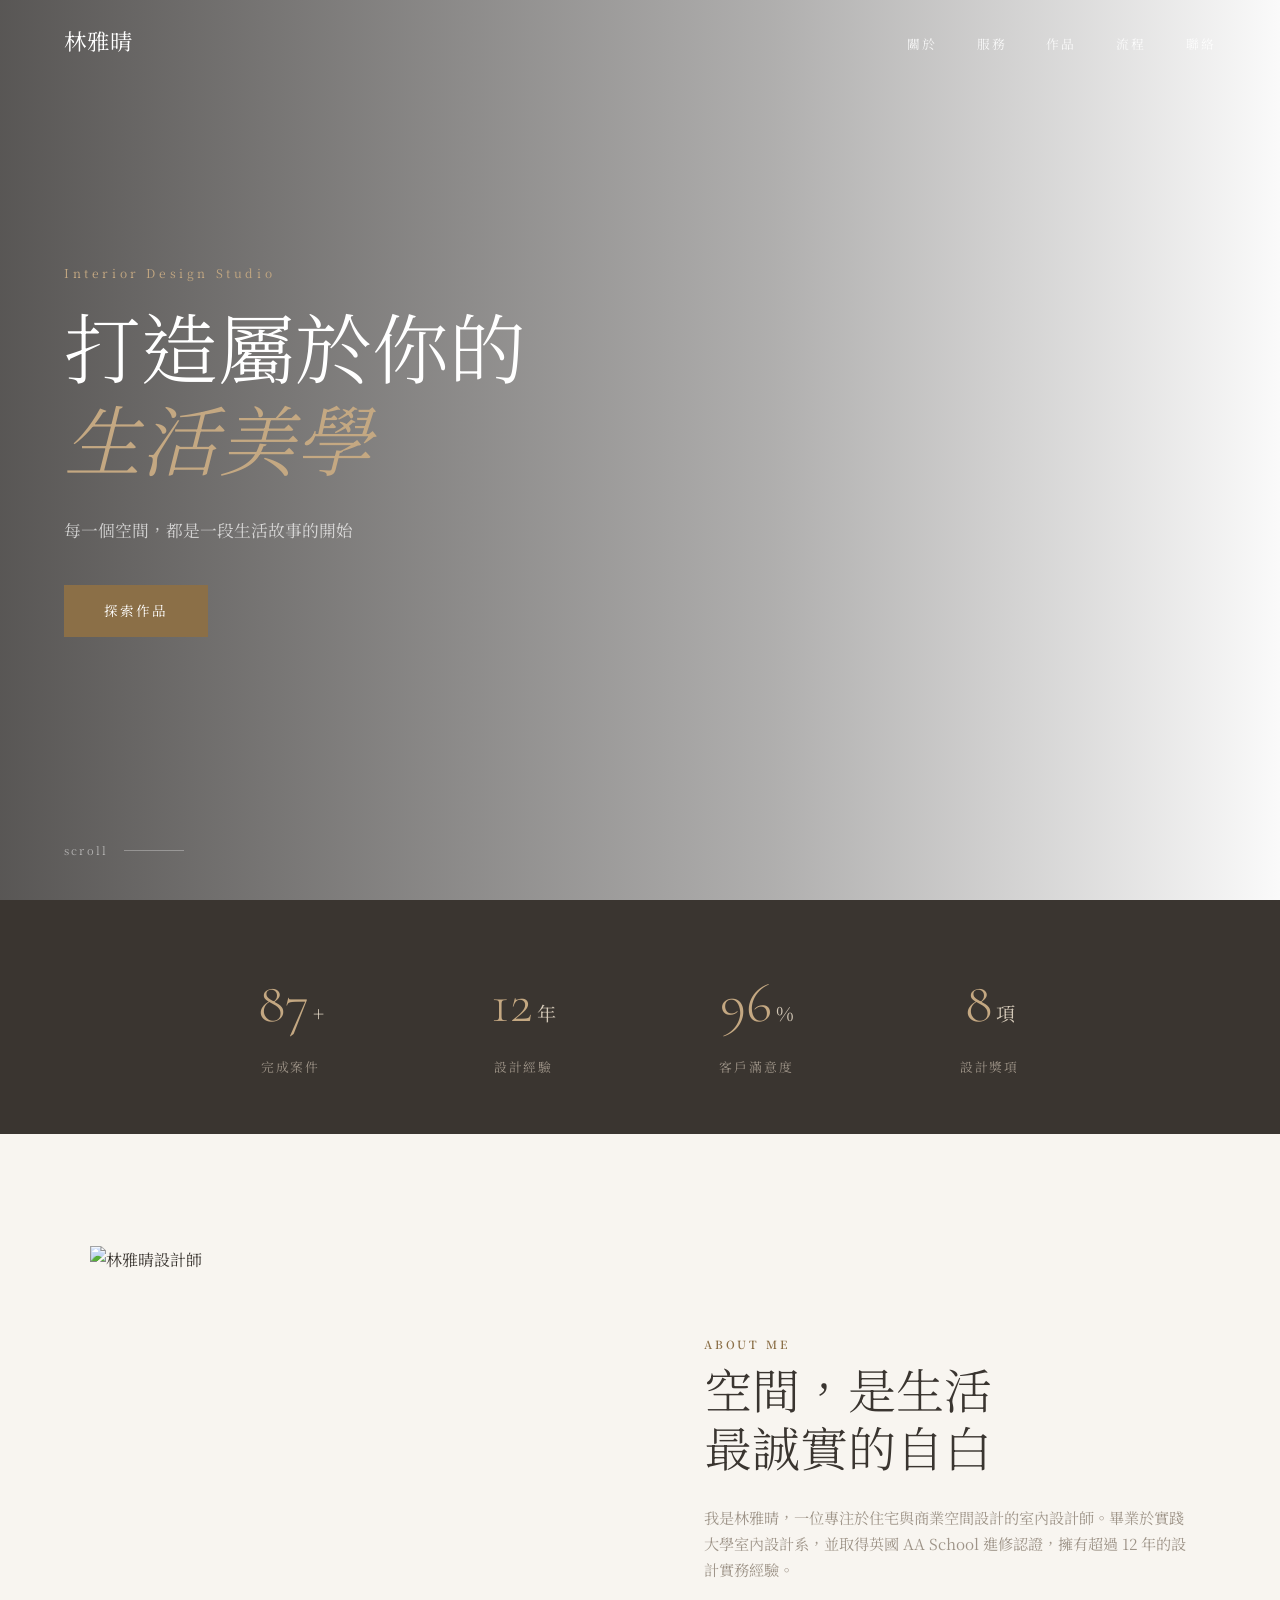
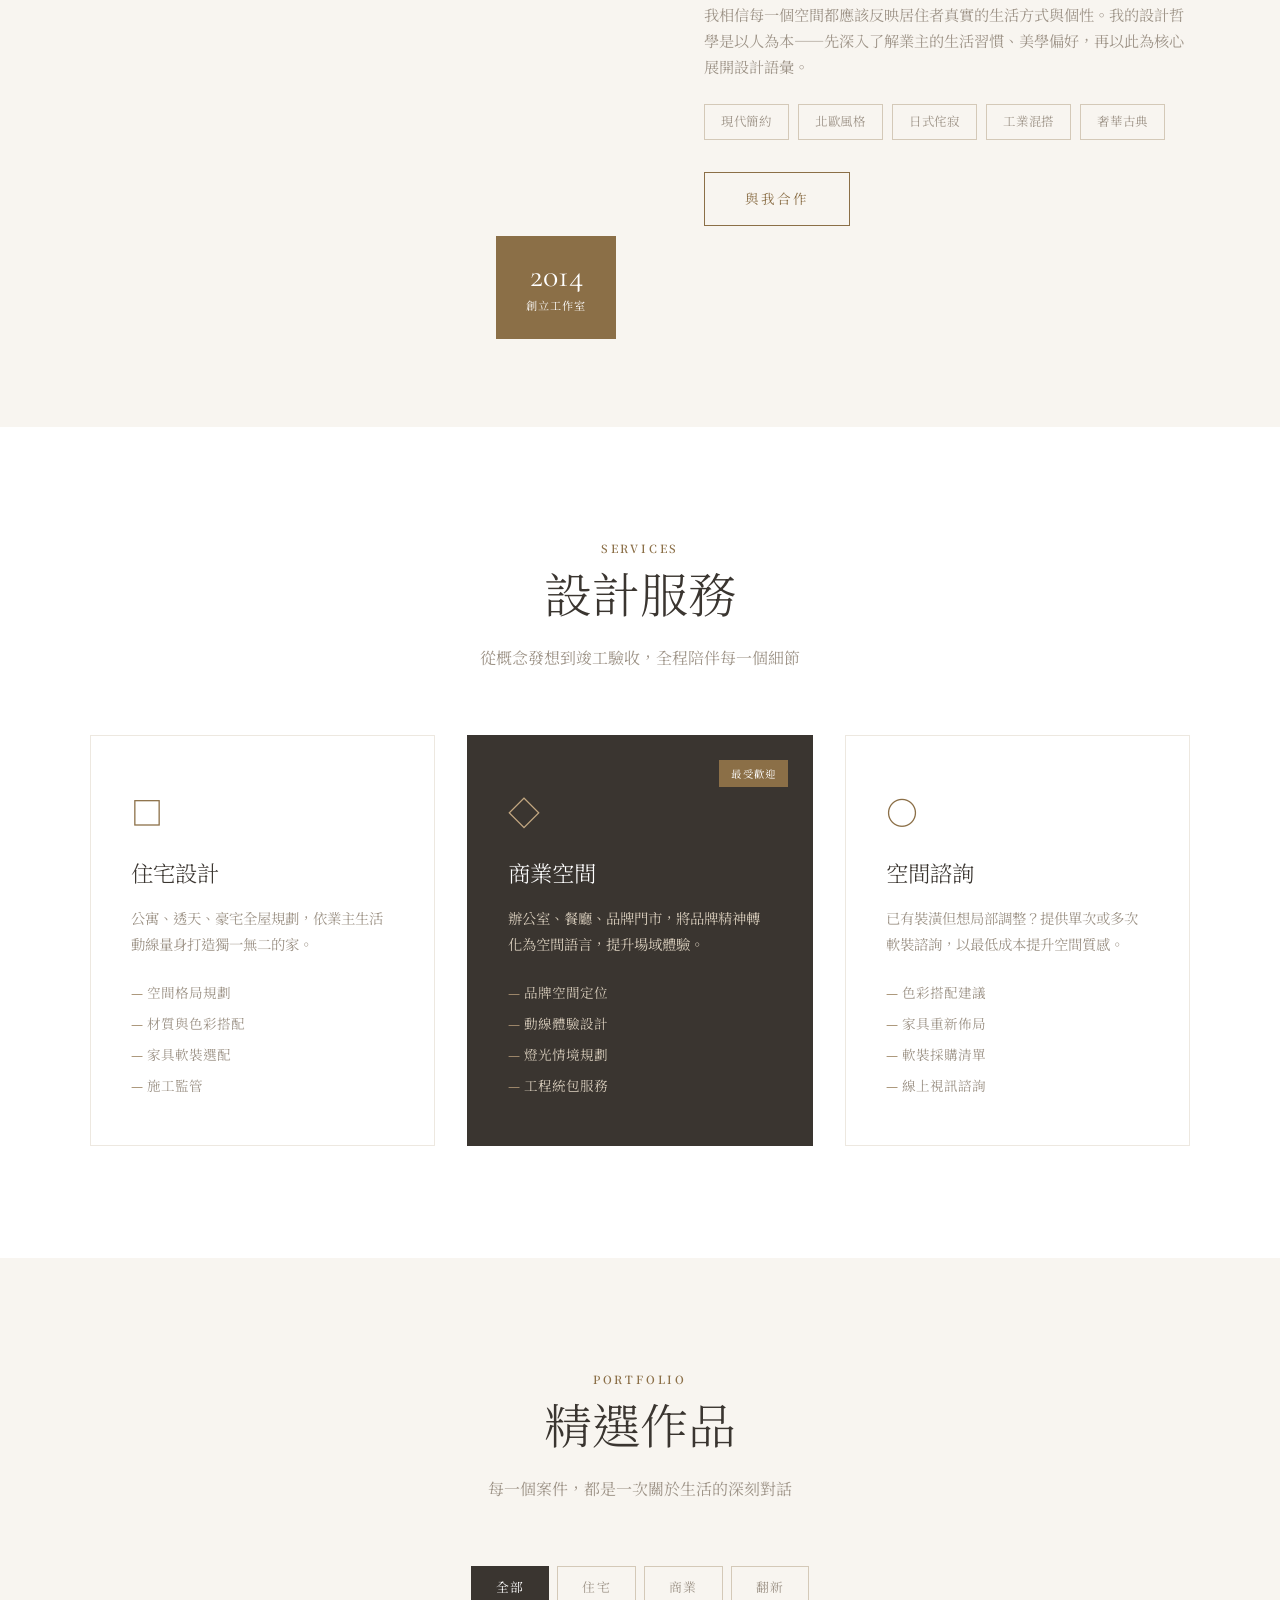
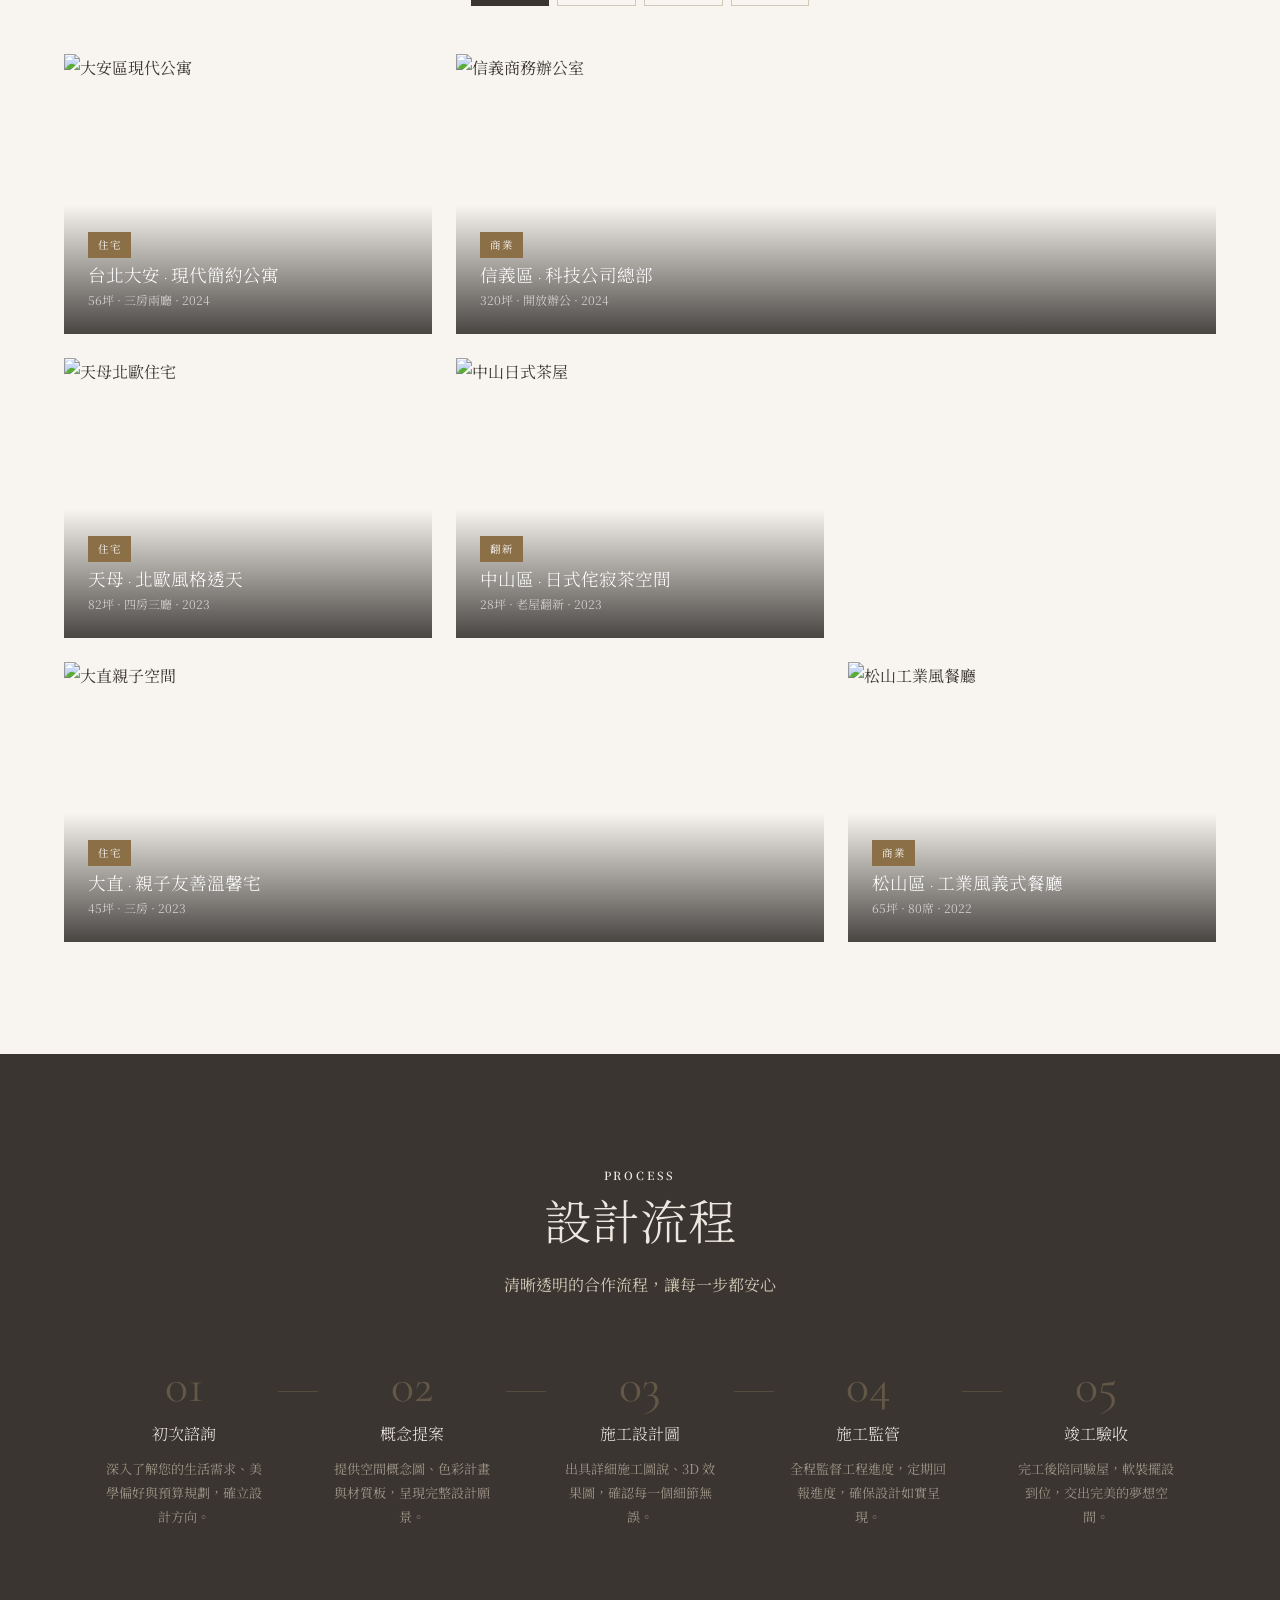
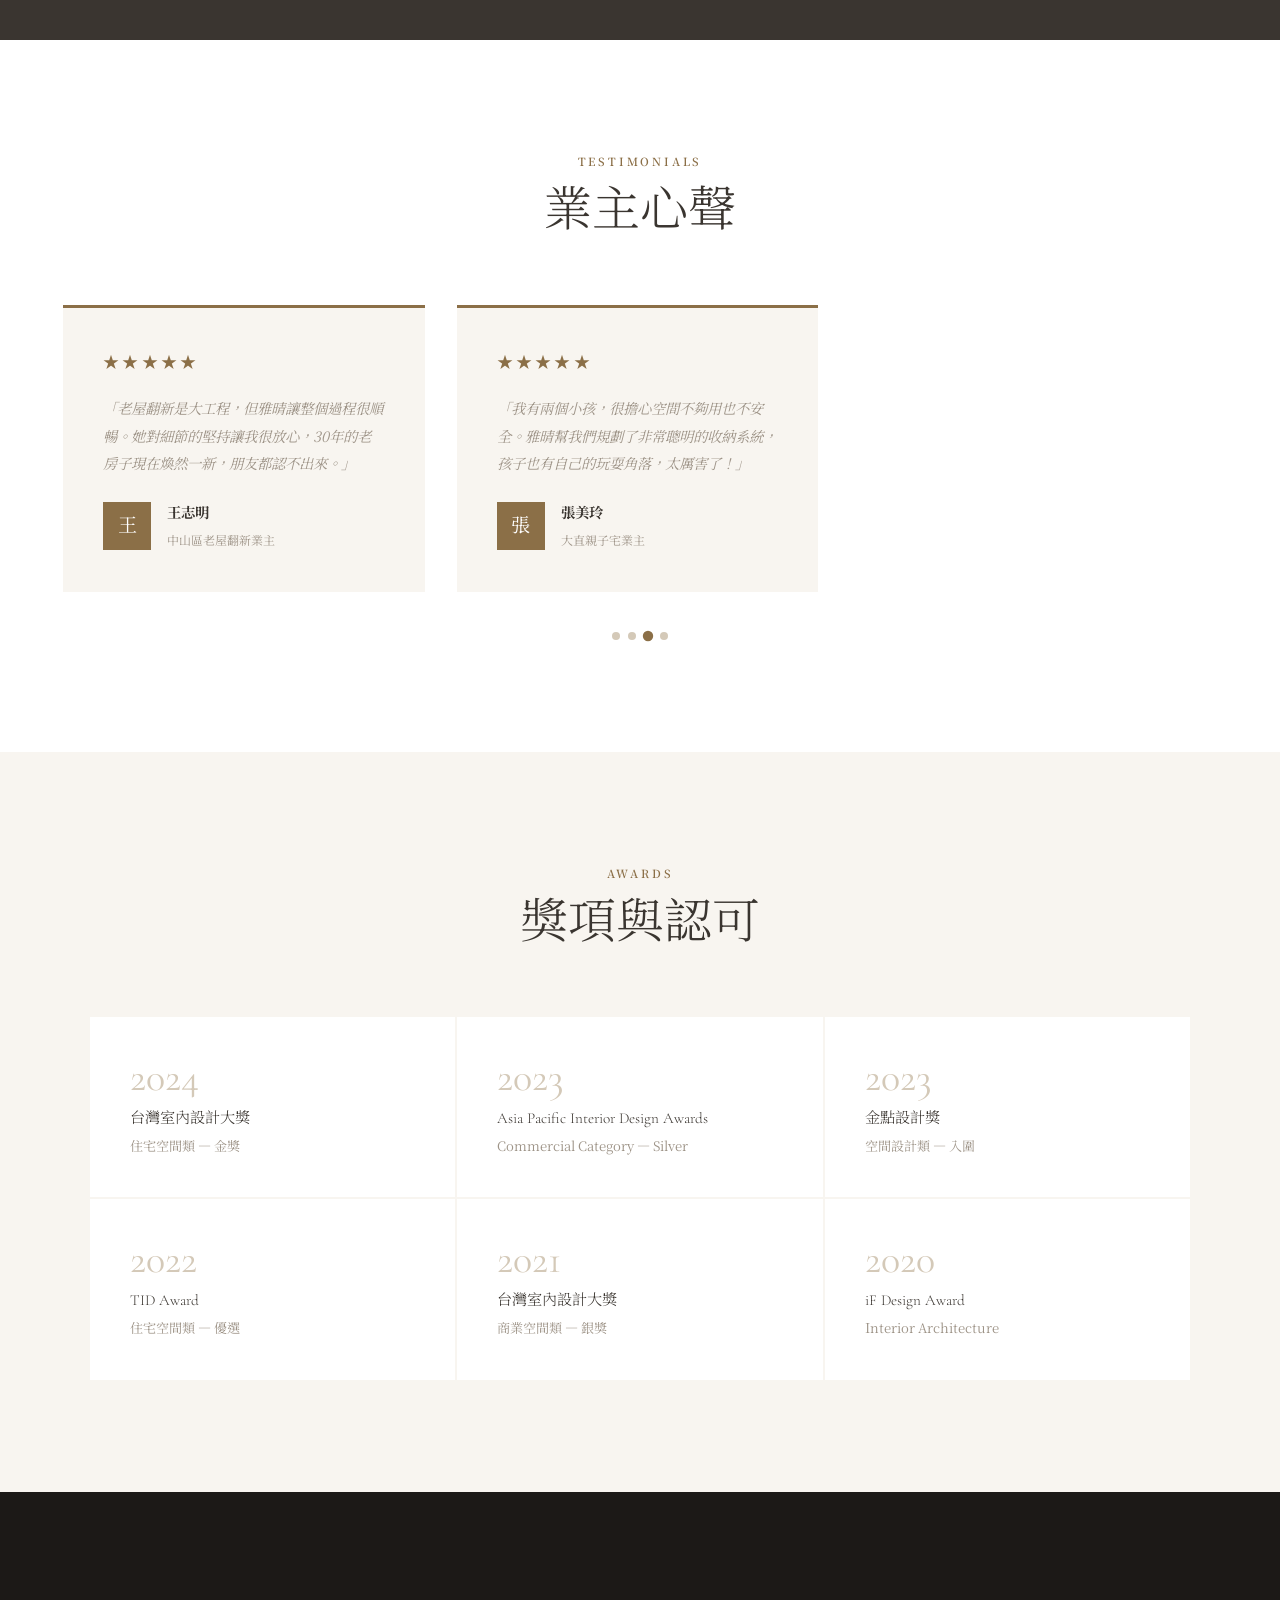
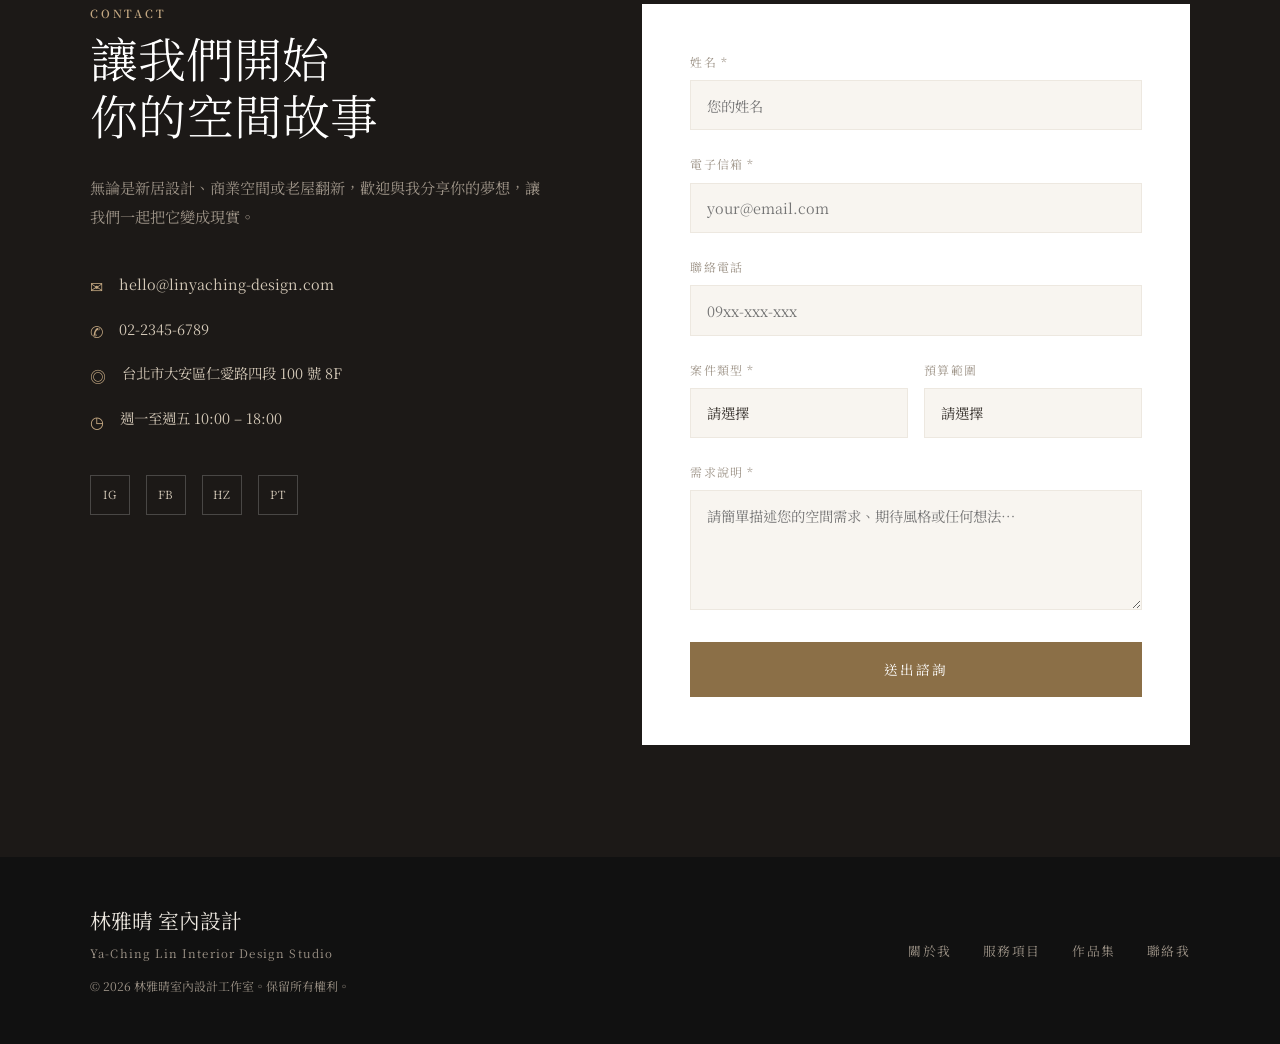
==== index.html @ acfe3af1 "Add interior design portfolio website template Builds a complete single-page portfolio for interior " ====
<!DOCTYPE html>
<html lang="zh-TW">
<head>
  <meta charset="UTF-8" />
  <meta name="viewport" content="width=device-width, initial-scale=1.0" />
  <title>林雅晴 · 室內設計</title>
  <link rel="stylesheet" href="styles.css" />
  <link rel="preconnect" href="https://fonts.googleapis.com" />
  <link rel="preconnect" href="https://fonts.gstatic.com" crossorigin />
  <link href="https://fonts.googleapis.com/css2?family=Noto+Serif+TC:wght@300;400;600&family=Cormorant+Garamond:ital,wght@0,300;0,400;0,600;1,300;1,400&display=swap" rel="stylesheet" />
</head>
<body>

  <!-- Navigation -->
  <nav id="navbar">
    <div class="nav-logo">林雅晴</div>
    <ul class="nav-links">
      <li><a href="#about">關於</a></li>
      <li><a href="#services">服務</a></li>
      <li><a href="#portfolio">作品</a></li>
      <li><a href="#process">流程</a></li>
      <li><a href="#contact">聯絡</a></li>
    </ul>
    <button class="nav-toggle" aria-label="menu">&#9776;</button>
  </nav>

  <!-- Mobile Menu -->
  <div id="mobile-menu">
    <button class="close-btn" aria-label="close">&#10005;</button>
    <ul>
      <li><a href="#about">關於</a></li>
      <li><a href="#services">服務</a></li>
      <li><a href="#portfolio">作品</a></li>
      <li><a href="#process">流程</a></li>
      <li><a href="#contact">聯絡</a></li>
    </ul>
  </div>
  <div id="menu-overlay"></div>

  <!-- Hero -->
  <section id="hero">
    <div class="hero-bg"></div>
    <div class="hero-content">
      <p class="hero-tagline">Interior Design Studio</p>
      <h1>打造屬於你的<br /><em>生活美學</em></h1>
      <p class="hero-sub">每一個空間，都是一段生活故事的開始</p>
      <a href="#portfolio" class="btn-primary">探索作品</a>
    </div>
    <div class="hero-scroll">
      <span>scroll</span>
      <div class="scroll-line"></div>
    </div>
  </section>

  <!-- Stats Bar -->
  <section id="stats">
    <div class="stats-grid">
      <div class="stat">
        <span class="stat-num" data-target="87">0</span>
        <span class="stat-unit">+</span>
        <p>完成案件</p>
      </div>
      <div class="stat">
        <span class="stat-num" data-target="12">0</span>
        <span class="stat-unit">年</span>
        <p>設計經驗</p>
      </div>
      <div class="stat">
        <span class="stat-num" data-target="96">0</span>
        <span class="stat-unit">%</span>
        <p>客戶滿意度</p>
      </div>
      <div class="stat">
        <span class="stat-num" data-target="8">0</span>
        <span class="stat-unit">項</span>
        <p>設計獎項</p>
      </div>
    </div>
  </section>

  <!-- About -->
  <section id="about">
    <div class="about-container">
      <div class="about-image">
        <div class="img-frame">
          <img src="https://images.unsplash.com/photo-1586023492125-27b2c045efd7?w=600&q=80" alt="林雅晴設計師" />
        </div>
        <div class="about-badge">
          <span>2014</span>
          <p>創立工作室</p>
        </div>
      </div>
      <div class="about-text">
        <span class="section-label">ABOUT ME</span>
        <h2>空間，是生活<br />最誠實的自白</h2>
        <p>我是林雅晴，一位專注於住宅與商業空間設計的室內設計師。畢業於實踐大學室內設計系，並取得英國 AA School 進修認證，擁有超過 12 年的設計實務經驗。</p>
        <p>我相信每一個空間都應該反映居住者真實的生活方式與個性。我的設計哲學是以人為本——先深入了解業主的生活習慣、美學偏好，再以此為核心展開設計語彙。</p>
        <div class="about-skills">
          <div class="skill-tag">現代簡約</div>
          <div class="skill-tag">北歐風格</div>
          <div class="skill-tag">日式侘寂</div>
          <div class="skill-tag">工業混搭</div>
          <div class="skill-tag">奢華古典</div>
        </div>
        <a href="#contact" class="btn-outline">與我合作</a>
      </div>
    </div>
  </section>

  <!-- Services -->
  <section id="services">
    <div class="section-header">
      <span class="section-label">SERVICES</span>
      <h2>設計服務</h2>
      <p>從概念發想到竣工驗收，全程陪伴每一個細節</p>
    </div>
    <div class="services-grid">
      <div class="service-card">
        <div class="service-icon">&#9633;</div>
        <h3>住宅設計</h3>
        <p>公寓、透天、豪宅全屋規劃，依業主生活動線量身打造獨一無二的家。</p>
        <ul>
          <li>空間格局規劃</li>
          <li>材質與色彩搭配</li>
          <li>家具軟裝選配</li>
          <li>施工監管</li>
        </ul>
      </div>
      <div class="service-card featured">
        <div class="service-icon">&#9671;</div>
        <h3>商業空間</h3>
        <p>辦公室、餐廳、品牌門市，將品牌精神轉化為空間語言，提升場域體驗。</p>
        <ul>
          <li>品牌空間定位</li>
          <li>動線體驗設計</li>
          <li>燈光情境規劃</li>
          <li>工程統包服務</li>
        </ul>
        <span class="featured-badge">最受歡迎</span>
      </div>
      <div class="service-card">
        <div class="service-icon">&#9675;</div>
        <h3>空間諮詢</h3>
        <p>已有裝潢但想局部調整？提供單次或多次軟裝諮詢，以最低成本提升空間質感。</p>
        <ul>
          <li>色彩搭配建議</li>
          <li>家具重新佈局</li>
          <li>軟裝採購清單</li>
          <li>線上視訊諮詢</li>
        </ul>
      </div>
    </div>
  </section>

  <!-- Portfolio -->
  <section id="portfolio">
    <div class="section-header">
      <span class="section-label">PORTFOLIO</span>
      <h2>精選作品</h2>
      <p>每一個案件，都是一次關於生活的深刻對話</p>
    </div>

    <div class="filter-bar">
      <button class="filter-btn active" data-filter="all">全部</button>
      <button class="filter-btn" data-filter="residential">住宅</button>
      <button class="filter-btn" data-filter="commercial">商業</button>
      <button class="filter-btn" data-filter="renovation">翻新</button>
    </div>

    <div class="portfolio-grid">

      <div class="portfolio-item" data-category="residential" data-index="0">
        <div class="portfolio-img">
          <img src="https://images.unsplash.com/photo-1600210492486-724fe5c67fb0?w=800&q=80" alt="大安區現代公寓" />
          <div class="portfolio-overlay">
            <button class="view-btn" data-index="0">查看詳情</button>
          </div>
        </div>
        <div class="portfolio-info">
          <span class="portfolio-tag">住宅</span>
          <h3>台北大安 · 現代簡約公寓</h3>
          <p>56坪 · 三房兩廳 · 2024</p>
        </div>
      </div>

      <div class="portfolio-item large" data-category="commercial" data-index="1">
        <div class="portfolio-img">
          <img src="https://images.unsplash.com/photo-1497366216548-37526070297c?w=800&q=80" alt="信義商務辦公室" />
          <div class="portfolio-overlay">
            <button class="view-btn" data-index="1">查看詳情</button>
          </div>
        </div>
        <div class="portfolio-info">
          <span class="portfolio-tag">商業</span>
          <h3>信義區 · 科技公司總部</h3>
          <p>320坪 · 開放辦公 · 2024</p>
        </div>
      </div>

      <div class="portfolio-item" data-category="residential" data-index="2">
        <div class="portfolio-img">
          <img src="https://images.unsplash.com/photo-1616486338812-3dadae4b4ace?w=800&q=80" alt="天母北歐住宅" />
          <div class="portfolio-overlay">
            <button class="view-btn" data-index="2">查看詳情</button>
          </div>
        </div>
        <div class="portfolio-info">
          <span class="portfolio-tag">住宅</span>
          <h3>天母 · 北歐風格透天</h3>
          <p>82坪 · 四房三廳 · 2023</p>
        </div>
      </div>

      <div class="portfolio-item" data-category="renovation" data-index="3">
        <div class="portfolio-img">
          <img src="https://images.unsplash.com/photo-1583845112239-97ef1341b271?w=800&q=80" alt="中山日式茶屋" />
          <div class="portfolio-overlay">
            <button class="view-btn" data-index="3">查看詳情</button>
          </div>
        </div>
        <div class="portfolio-info">
          <span class="portfolio-tag">翻新</span>
          <h3>中山區 · 日式侘寂茶空間</h3>
          <p>28坪 · 老屋翻新 · 2023</p>
        </div>
      </div>

      <div class="portfolio-item large" data-category="residential" data-index="4">
        <div class="portfolio-img">
          <img src="https://images.unsplash.com/photo-1567538096630-e0c55bd6374c?w=800&q=80" alt="大直親子空間" />
          <div class="portfolio-overlay">
            <button class="view-btn" data-index="4">查看詳情</button>
          </div>
        </div>
        <div class="portfolio-info">
          <span class="portfolio-tag">住宅</span>
          <h3>大直 · 親子友善溫馨宅</h3>
          <p>45坪 · 三房 · 2023</p>
        </div>
      </div>

      <div class="portfolio-item" data-category="commercial" data-index="5">
        <div class="portfolio-img">
          <img src="https://images.unsplash.com/photo-1552566626-52f8b828add9?w=800&q=80" alt="松山工業風餐廳" />
          <div class="portfolio-overlay">
            <button class="view-btn" data-index="5">查看詳情</button>
          </div>
        </div>
        <div class="portfolio-info">
          <span class="portfolio-tag">商業</span>
          <h3>松山區 · 工業風義式餐廳</h3>
          <p>65坪 · 80席 · 2022</p>
        </div>
      </div>

    </div>
  </section>

  <!-- Project Modal -->
  <div id="project-modal" class="modal">
    <div class="modal-backdrop"></div>
    <div class="modal-content">
      <button class="modal-close">&#10005;</button>
      <div class="modal-body">
        <div class="modal-gallery">
          <img id="modal-img" src="" alt="" />
        </div>
        <div class="modal-info">
          <span id="modal-tag" class="portfolio-tag"></span>
          <h2 id="modal-title"></h2>
          <div class="modal-meta">
            <div><label>地點</label><span id="modal-location"></span></div>
            <div><label>坪數</label><span id="modal-size"></span></div>
            <div><label>完工年份</label><span id="modal-year"></span></div>
            <div><label>設計風格</label><span id="modal-style"></span></div>
          </div>
          <p id="modal-desc"></p>
          <div class="modal-tags" id="modal-features"></div>
        </div>
      </div>
    </div>
  </div>

  <!-- Process -->
  <section id="process">
    <div class="section-header light">
      <span class="section-label">PROCESS</span>
      <h2>設計流程</h2>
      <p>清晰透明的合作流程，讓每一步都安心</p>
    </div>
    <div class="process-steps">
      <div class="step">
        <div class="step-num">01</div>
        <div class="step-content">
          <h3>初次諮詢</h3>
          <p>深入了解您的生活需求、美學偏好與預算規劃，確立設計方向。</p>
        </div>
      </div>
      <div class="step-connector"></div>
      <div class="step">
        <div class="step-num">02</div>
        <div class="step-content">
          <h3>概念提案</h3>
          <p>提供空間概念圖、色彩計畫與材質板，呈現完整設計願景。</p>
        </div>
      </div>
      <div class="step-connector"></div>
      <div class="step">
        <div class="step-num">03</div>
        <div class="step-content">
          <h3>施工設計圖</h3>
          <p>出具詳細施工圖說、3D 效果圖，確認每一個細節無誤。</p>
        </div>
      </div>
      <div class="step-connector"></div>
      <div class="step">
        <div class="step-num">04</div>
        <div class="step-content">
          <h3>施工監管</h3>
          <p>全程監督工程進度，定期回報進度，確保設計如實呈現。</p>
        </div>
      </div>
      <div class="step-connector"></div>
      <div class="step">
        <div class="step-num">05</div>
        <div class="step-content">
          <h3>竣工驗收</h3>
          <p>完工後陪同驗屋，軟裝擺設到位，交出完美的夢想空間。</p>
        </div>
      </div>
    </div>
  </section>

  <!-- Testimonials -->
  <section id="testimonials">
    <div class="section-header">
      <span class="section-label">TESTIMONIALS</span>
      <h2>業主心聲</h2>
    </div>
    <div class="testimonials-track">
      <div class="testimonial-card">
        <div class="stars">★★★★★</div>
        <p>「雅晴非常善於傾聽，把我說不清楚的感覺轉化成具體的設計。新家完工後每天回家都很開心，感覺就像住在雜誌裡。」</p>
        <div class="testimonial-author">
          <div class="author-avatar">陳</div>
          <div>
            <strong>陳怡君</strong>
            <span>大安區公寓業主</span>
          </div>
        </div>
      </div>
      <div class="testimonial-card">
        <div class="stars">★★★★★</div>
        <p>「我們公司辦公室從傳統格局改造成開放空間後，員工工作效率明顯提升，來訪客戶也對環境印象深刻。CP值極高！」</p>
        <div class="testimonial-author">
          <div class="author-avatar">李</div>
          <div>
            <strong>李建宏</strong>
            <span>科技新創公司 CEO</span>
          </div>
        </div>
      </div>
      <div class="testimonial-card">
        <div class="stars">★★★★★</div>
        <p>「老屋翻新是大工程，但雅晴讓整個過程很順暢。她對細節的堅持讓我很放心，30年的老房子現在煥然一新，朋友都認不出來。」</p>
        <div class="testimonial-author">
          <div class="author-avatar">王</div>
          <div>
            <strong>王志明</strong>
            <span>中山區老屋翻新業主</span>
          </div>
        </div>
      </div>
      <div class="testimonial-card">
        <div class="stars">★★★★★</div>
        <p>「我有兩個小孩，很擔心空間不夠用也不安全。雅晴幫我們規劃了非常聰明的收納系統，孩子也有自己的玩耍角落，太厲害了！」</p>
        <div class="testimonial-author">
          <div class="author-avatar">張</div>
          <div>
            <strong>張美玲</strong>
            <span>大直親子宅業主</span>
          </div>
        </div>
      </div>
    </div>
    <div class="testimonial-dots">
      <span class="dot active"></span>
      <span class="dot"></span>
      <span class="dot"></span>
      <span class="dot"></span>
    </div>
  </section>

  <!-- Awards -->
  <section id="awards">
    <div class="awards-container">
      <div class="section-header">
        <span class="section-label">AWARDS</span>
        <h2>獎項與認可</h2>
      </div>
      <div class="awards-grid">
        <div class="award-item">
          <span class="award-year">2024</span>
          <h4>台灣室內設計大獎</h4>
          <p>住宅空間類 — 金獎</p>
        </div>
        <div class="award-item">
          <span class="award-year">2023</span>
          <h4>Asia Pacific Interior Design Awards</h4>
          <p>Commercial Category — Silver</p>
        </div>
        <div class="award-item">
          <span class="award-year">2023</span>
          <h4>金點設計獎</h4>
          <p>空間設計類 — 入圍</p>
        </div>
        <div class="award-item">
          <span class="award-year">2022</span>
          <h4>TID Award</h4>
          <p>住宅空間類 — 優選</p>
        </div>
        <div class="award-item">
          <span class="award-year">2021</span>
          <h4>台灣室內設計大獎</h4>
          <p>商業空間類 — 銀獎</p>
        </div>
        <div class="award-item">
          <span class="award-year">2020</span>
          <h4>iF Design Award</h4>
          <p>Interior Architecture</p>
        </div>
      </div>
    </div>
  </section>

  <!-- Contact -->
  <section id="contact">
    <div class="contact-container">
      <div class="contact-info">
        <span class="section-label">CONTACT</span>
        <h2>讓我們開始<br />你的空間故事</h2>
        <p>無論是新居設計、商業空間或老屋翻新，歡迎與我分享你的夢想，讓我們一起把它變成現實。</p>
        <div class="contact-details">
          <div class="contact-item">
            <span class="contact-icon">✉</span>
            <span>hello@linyaching-design.com</span>
          </div>
          <div class="contact-item">
            <span class="contact-icon">✆</span>
            <span>02-2345-6789</span>
          </div>
          <div class="contact-item">
            <span class="contact-icon">◎</span>
            <span>台北市大安區仁愛路四段 100 號 8F</span>
          </div>
          <div class="contact-item">
            <span class="contact-icon">◷</span>
            <span>週一至週五 10:00 – 18:00</span>
          </div>
        </div>
        <div class="social-links">
          <a href="#" aria-label="Instagram">IG</a>
          <a href="#" aria-label="Facebook">FB</a>
          <a href="#" aria-label="Houzz">HZ</a>
          <a href="#" aria-label="Pinterest">PT</a>
        </div>
      </div>
      <div class="contact-form">
        <form id="contactForm" novalidate>
          <div class="form-group">
            <label for="name">姓名 *</label>
            <input type="text" id="name" name="name" placeholder="您的姓名" required />
          </div>
          <div class="form-group">
            <label for="email">電子信箱 *</label>
            <input type="email" id="email" name="email" placeholder="your@email.com" required />
          </div>
          <div class="form-group">
            <label for="phone">聯絡電話</label>
            <input type="tel" id="phone" name="phone" placeholder="09xx-xxx-xxx" />
          </div>
          <div class="form-row">
            <div class="form-group">
              <label for="project-type">案件類型 *</label>
              <select id="project-type" name="project-type" required>
                <option value="">請選擇</option>
                <option value="residential">住宅設計</option>
                <option value="commercial">商業空間</option>
                <option value="renovation">老屋翻新</option>
                <option value="consultation">空間諮詢</option>
              </select>
            </div>
            <div class="form-group">
              <label for="budget">預算範圍</label>
              <select id="budget" name="budget">
                <option value="">請選擇</option>
                <option value="under100">100 萬以下</option>
                <option value="100-300">100 – 300 萬</option>
                <option value="300-600">300 – 600 萬</option>
                <option value="over600">600 萬以上</option>
              </select>
            </div>
          </div>
          <div class="form-group">
            <label for="message">需求說明 *</label>
            <textarea id="message" name="message" rows="4" placeholder="請簡單描述您的空間需求、期待風格或任何想法…" required></textarea>
          </div>
          <button type="submit" class="btn-primary full-width">送出諮詢</button>
          <div id="form-success" class="form-success hidden">
            <span>✓</span> 感謝您的訊息！我將在 2 個工作天內與您聯繫。
          </div>
        </form>
      </div>
    </div>
  </section>

  <!-- Footer -->
  <footer>
    <div class="footer-content">
      <div class="footer-brand">
        <p class="footer-logo">林雅晴 室內設計</p>
        <p class="footer-en">Ya-Ching Lin Interior Design Studio</p>
        <p class="footer-copy">© 2026 林雅晴室內設計工作室。保留所有權利。</p>
      </div>
      <div class="footer-nav">
        <a href="#about">關於我</a>
        <a href="#services">服務項目</a>
        <a href="#portfolio">作品集</a>
        <a href="#contact">聯絡我</a>
      </div>
    </div>
  </footer>

  <script src="script.js"></script>
</body>
</html>
---- styles.css ----
/* ============================
   RESET & BASE
   ============================ */
*, *::before, *::after { box-sizing: border-box; margin: 0; padding: 0; }

:root {
  --cream:    #F8F5F0;
  --warm:     #EDE8E0;
  --sand:     #D4C9B8;
  --stone:    #9E9488;
  --charcoal: #3A3530;
  --dark:     #1C1917;
  --accent:   #8B6F47;
  --accent-l: #C4A882;
  --white:    #FFFFFF;
  --danger:   #C0392B;

  --font-serif: 'Cormorant Garamond', 'Noto Serif TC', serif;
  --font-sans:  'Noto Serif TC', system-ui, sans-serif;

  --ease-out: cubic-bezier(0.25, 0.46, 0.45, 0.94);
  --ease-in-out: cubic-bezier(0.645, 0.045, 0.355, 1);
}

html { scroll-behavior: smooth; font-size: 16px; }

body {
  font-family: var(--font-sans);
  background: var(--white);
  color: var(--charcoal);
  line-height: 1.7;
  overflow-x: hidden;
}

img { display: block; width: 100%; object-fit: cover; }
a { text-decoration: none; color: inherit; }
ul { list-style: none; }
button { cursor: pointer; border: none; background: none; font-family: inherit; }


/* ============================
   TYPOGRAPHY
   ============================ */
h1, h2, h3, h4 {
  font-family: var(--font-serif);
  font-weight: 300;
  line-height: 1.2;
}
h1 { font-size: clamp(2.8rem, 6vw, 5rem); }
h2 { font-size: clamp(2rem, 4vw, 3rem); }
h3 { font-size: 1.4rem; }
em { font-style: italic; color: var(--accent-l); }

.section-label {
  display: block;
  font-size: 0.7rem;
  letter-spacing: 0.25em;
  color: var(--accent);
  margin-bottom: 0.75rem;
  font-weight: 600;
}

.section-header { text-align: center; margin-bottom: 4rem; }
.section-header p { color: var(--stone); margin-top: 1rem; font-size: 1rem; }
.section-header.light h2, .section-header.light .section-label { color: var(--warm); }
.section-header.light p { color: var(--sand); }


/* ============================
   BUTTONS
   ============================ */
.btn-primary {
  display: inline-block;
  padding: 0.9rem 2.5rem;
  background: var(--accent);
  color: var(--white);
  font-family: var(--font-sans);
  font-size: 0.85rem;
  letter-spacing: 0.15em;
  transition: background 0.3s var(--ease-out), transform 0.3s var(--ease-out);
}
.btn-primary:hover { background: var(--charcoal); transform: translateY(-2px); }
.btn-primary.full-width { width: 100%; text-align: center; padding: 1.1rem; }

.btn-outline {
  display: inline-block;
  padding: 0.9rem 2.5rem;
  border: 1px solid var(--accent);
  color: var(--accent);
  font-size: 0.85rem;
  letter-spacing: 0.15em;
  transition: background 0.3s, color 0.3s;
}
.btn-outline:hover { background: var(--accent); color: var(--white); }


/* ============================
   NAVBAR
   ============================ */
#navbar {
  position: fixed;
  top: 0; left: 0; right: 0;
  z-index: 900;
  display: flex;
  align-items: center;
  justify-content: space-between;
  padding: 1.5rem 5%;
  transition: background 0.4s, padding 0.4s, box-shadow 0.4s;
}
#navbar.scrolled {
  background: rgba(255,255,255,0.97);
  padding: 1rem 5%;
  box-shadow: 0 2px 20px rgba(0,0,0,0.06);
}
#navbar.dark-nav { /* over dark hero */
  background: transparent;
}

.nav-logo {
  font-family: var(--font-serif);
  font-size: 1.4rem;
  font-weight: 400;
  color: var(--white);
  transition: color 0.4s;
  letter-spacing: 0.05em;
}
#navbar.scrolled .nav-logo { color: var(--charcoal); }

.nav-links { display: flex; gap: 2.5rem; }
.nav-links a {
  font-size: 0.8rem;
  letter-spacing: 0.15em;
  color: rgba(255,255,255,0.85);
  transition: color 0.3s;
  position: relative;
}
.nav-links a::after {
  content: '';
  position: absolute;
  bottom: -4px; left: 0;
  width: 0; height: 1px;
  background: var(--accent-l);
  transition: width 0.3s var(--ease-out);
}
.nav-links a:hover { color: var(--white); }
.nav-links a:hover::after { width: 100%; }
#navbar.scrolled .nav-links a { color: var(--stone); }
#navbar.scrolled .nav-links a:hover { color: var(--charcoal); }

.nav-toggle { display: none; font-size: 1.4rem; color: var(--white); }
#navbar.scrolled .nav-toggle { color: var(--charcoal); }


/* ============================
   MOBILE MENU
   ============================ */
#mobile-menu {
  position: fixed;
  top: 0; right: -100%;
  width: 80%; max-width: 320px;
  height: 100vh;
  background: var(--dark);
  z-index: 1000;
  padding: 5rem 2.5rem;
  transition: right 0.4s var(--ease-in-out);
}
#mobile-menu.open { right: 0; }
#mobile-menu ul { display: flex; flex-direction: column; gap: 2rem; }
#mobile-menu a {
  font-family: var(--font-serif);
  font-size: 1.8rem;
  color: var(--warm);
  letter-spacing: 0.05em;
}
#mobile-menu a:hover { color: var(--accent-l); }
.close-btn { position: absolute; top: 1.5rem; right: 1.5rem; font-size: 1.2rem; color: var(--sand); }

#menu-overlay {
  position: fixed;
  inset: 0;
  background: rgba(0,0,0,0.5);
  z-index: 999;
  opacity: 0;
  pointer-events: none;
  transition: opacity 0.4s;
}
#menu-overlay.active { opacity: 1; pointer-events: all; }


/* ============================
   HERO
   ============================ */
#hero {
  position: relative;
  height: 100vh;
  min-height: 600px;
  display: flex;
  align-items: center;
  overflow: hidden;
}

.hero-bg {
  position: absolute;
  inset: 0;
  background-image: url('https://images.unsplash.com/photo-1618221195710-dd6b41faaea6?w=1600&q=80');
  background-size: cover;
  background-position: center;
  transform: scale(1.05);
  transition: transform 8s ease;
}
.hero-bg::after {
  content: '';
  position: absolute;
  inset: 0;
  background: linear-gradient(
    to right,
    rgba(28,25,23,0.75) 0%,
    rgba(28,25,23,0.35) 60%,
    transparent 100%
  );
}

.hero-content {
  position: relative;
  z-index: 2;
  padding: 0 5%;
  max-width: 700px;
  animation: fadeUp 1.2s var(--ease-out) both;
}
.hero-tagline {
  font-size: 0.75rem;
  letter-spacing: 0.3em;
  color: var(--accent-l);
  margin-bottom: 1.5rem;
}
.hero-content h1 { color: var(--white); margin-bottom: 1.5rem; }
.hero-sub { color: rgba(255,255,255,0.7); font-size: 1.05rem; margin-bottom: 2.5rem; }

.hero-scroll {
  position: absolute;
  bottom: 2.5rem;
  left: 5%;
  z-index: 2;
  display: flex;
  align-items: center;
  gap: 1rem;
  color: rgba(255,255,255,0.5);
  font-size: 0.7rem;
  letter-spacing: 0.2em;
}
.scroll-line {
  width: 60px;
  height: 1px;
  background: rgba(255,255,255,0.3);
  position: relative;
  overflow: hidden;
}
.scroll-line::after {
  content: '';
  position: absolute;
  left: -100%;
  width: 100%; height: 100%;
  background: var(--accent-l);
  animation: scrollLine 2s ease-in-out infinite;
}

@keyframes scrollLine {
  to { left: 100%; }
}
@keyframes fadeUp {
  from { opacity: 0; transform: translateY(40px); }
  to   { opacity: 1; transform: translateY(0); }
}


/* ============================
   STATS
   ============================ */
#stats {
  background: var(--charcoal);
  padding: 3.5rem 5%;
}
.stats-grid {
  display: grid;
  grid-template-columns: repeat(4, 1fr);
  gap: 2rem;
  max-width: 900px;
  margin: 0 auto;
  text-align: center;
}
.stat { color: var(--white); }
.stat-num {
  font-family: var(--font-serif);
  font-size: clamp(2.5rem, 5vw, 3.5rem);
  font-weight: 300;
  color: var(--accent-l);
}
.stat-unit { font-size: 1.2rem; color: var(--sand); }
.stat p { font-size: 0.8rem; letter-spacing: 0.15em; color: var(--stone); margin-top: 0.3rem; }


/* ============================
   ABOUT
   ============================ */
#about {
  padding: 7rem 5%;
  background: var(--cream);
}
.about-container {
  display: grid;
  grid-template-columns: 1fr 1fr;
  gap: 6rem;
  max-width: 1100px;
  margin: 0 auto;
  align-items: center;
}
.about-image { position: relative; }
.img-frame {
  aspect-ratio: 3/4;
  overflow: hidden;
}
.img-frame img { height: 100%; transition: transform 0.6s var(--ease-out); }
.img-frame:hover img { transform: scale(1.04); }

.about-badge {
  position: absolute;
  bottom: -1.5rem;
  right: -1.5rem;
  background: var(--accent);
  color: var(--white);
  padding: 1.5rem;
  text-align: center;
  min-width: 120px;
}
.about-badge span {
  display: block;
  font-family: var(--font-serif);
  font-size: 2rem;
  line-height: 1;
}
.about-badge p { font-size: 0.7rem; letter-spacing: 0.1em; margin-top: 0.25rem; }

.about-text { padding-left: 1rem; }
.about-text h2 { margin-bottom: 1.5rem; }
.about-text p { color: var(--stone); margin-bottom: 1.2rem; font-size: 0.95rem; }
.about-skills { display: flex; flex-wrap: wrap; gap: 0.6rem; margin: 1.5rem 0 2rem; }
.skill-tag {
  padding: 0.4rem 1rem;
  border: 1px solid var(--sand);
  font-size: 0.78rem;
  letter-spacing: 0.05em;
  color: var(--stone);
  transition: border-color 0.3s, color 0.3s;
}
.skill-tag:hover { border-color: var(--accent); color: var(--accent); }


/* ============================
   SERVICES
   ============================ */
#services {
  padding: 7rem 5%;
  background: var(--white);
}
.services-grid {
  display: grid;
  grid-template-columns: repeat(3, 1fr);
  gap: 2rem;
  max-width: 1100px;
  margin: 0 auto;
}
.service-card {
  padding: 3rem 2.5rem;
  border: 1px solid var(--warm);
  position: relative;
  transition: box-shadow 0.3s, transform 0.3s;
}
.service-card:hover {
  box-shadow: 0 12px 40px rgba(0,0,0,0.08);
  transform: translateY(-4px);
}
.service-card.featured {
  background: var(--charcoal);
  border-color: var(--charcoal);
  color: var(--warm);
}
.service-card.featured h3 { color: var(--white); }
.service-card.featured p  { color: var(--sand); }
.service-card.featured ul li { color: var(--sand); }
.service-card.featured ul li::before { color: var(--accent-l); }

.service-icon {
  font-size: 2rem;
  color: var(--accent);
  margin-bottom: 1.5rem;
}
.service-card.featured .service-icon { color: var(--accent-l); }
.service-card h3 { margin-bottom: 1rem; }
.service-card p { font-size: 0.9rem; color: var(--stone); margin-bottom: 1.5rem; line-height: 1.8; }
.service-card ul { display: flex; flex-direction: column; gap: 0.5rem; }
.service-card ul li {
  font-size: 0.85rem;
  color: var(--stone);
  padding-left: 1rem;
  position: relative;
}
.service-card ul li::before {
  content: '—';
  position: absolute;
  left: 0;
  color: var(--accent);
}

.featured-badge {
  position: absolute;
  top: 1.5rem; right: 1.5rem;
  font-size: 0.65rem;
  letter-spacing: 0.1em;
  padding: 0.3rem 0.75rem;
  background: var(--accent);
  color: var(--white);
}


/* ============================
   PORTFOLIO
   ============================ */
#portfolio {
  padding: 7rem 5%;
  background: var(--cream);
}

.filter-bar {
  display: flex;
  justify-content: center;
  gap: 0.5rem;
  margin-bottom: 3rem;
  flex-wrap: wrap;
}
.filter-btn {
  padding: 0.6rem 1.5rem;
  font-size: 0.8rem;
  letter-spacing: 0.1em;
  border: 1px solid var(--sand);
  color: var(--stone);
  transition: background 0.3s, color 0.3s, border-color 0.3s;
}
.filter-btn:hover, .filter-btn.active {
  background: var(--charcoal);
  color: var(--white);
  border-color: var(--charcoal);
}

.portfolio-grid {
  display: grid;
  grid-template-columns: repeat(3, 1fr);
  grid-auto-rows: 280px;
  gap: 1.5rem;
  max-width: 1200px;
  margin: 0 auto;
}
.portfolio-item.large {
  grid-column: span 2;
}
.portfolio-item {
  overflow: hidden;
  position: relative;
  cursor: pointer;
  transition: opacity 0.4s;
}
.portfolio-item.hidden { opacity: 0; pointer-events: none; }

.portfolio-img { position: relative; height: 100%; }
.portfolio-img img { height: 100%; transition: transform 0.6s var(--ease-out); }
.portfolio-item:hover .portfolio-img img { transform: scale(1.06); }

.portfolio-overlay {
  position: absolute;
  inset: 0;
  background: rgba(28,25,23,0.55);
  display: flex;
  align-items: center;
  justify-content: center;
  opacity: 0;
  transition: opacity 0.3s;
}
.portfolio-item:hover .portfolio-overlay { opacity: 1; }

.view-btn {
  padding: 0.75rem 2rem;
  border: 1px solid rgba(255,255,255,0.7);
  color: var(--white);
  font-size: 0.8rem;
  letter-spacing: 0.15em;
  transform: translateY(10px);
  transition: transform 0.3s var(--ease-out), background 0.3s, border-color 0.3s;
}
.portfolio-item:hover .view-btn { transform: translateY(0); }
.view-btn:hover { background: var(--accent); border-color: var(--accent); }

.portfolio-info {
  position: absolute;
  bottom: 0; left: 0; right: 0;
  padding: 1.5rem;
  background: linear-gradient(transparent, rgba(28,25,23,0.8));
  color: var(--white);
}
.portfolio-tag {
  display: inline-block;
  font-size: 0.65rem;
  letter-spacing: 0.2em;
  padding: 0.25rem 0.6rem;
  background: var(--accent);
  color: var(--white);
  margin-bottom: 0.5rem;
}
.portfolio-info h3 { font-size: 1.1rem; color: var(--white); font-weight: 300; }
.portfolio-info p  { font-size: 0.75rem; color: rgba(255,255,255,0.65); margin-top: 0.2rem; }


/* ============================
   PROJECT MODAL
   ============================ */
.modal {
  position: fixed;
  inset: 0;
  z-index: 1100;
  display: none;
  align-items: center;
  justify-content: center;
}
.modal.open { display: flex; }

.modal-backdrop {
  position: absolute;
  inset: 0;
  background: rgba(0,0,0,0.75);
  animation: fadeIn 0.3s ease;
}
.modal-content {
  position: relative;
  z-index: 1;
  background: var(--white);
  width: 90%;
  max-width: 1000px;
  max-height: 90vh;
  overflow-y: auto;
  animation: slideUp 0.4s var(--ease-out);
}
.modal-close {
  position: absolute;
  top: 1rem; right: 1rem;
  width: 2.5rem; height: 2.5rem;
  background: var(--charcoal);
  color: var(--white);
  font-size: 0.9rem;
  display: flex; align-items: center; justify-content: center;
  z-index: 2;
}
.modal-close:hover { background: var(--accent); }

.modal-body { display: grid; grid-template-columns: 1fr 1fr; }
.modal-gallery { aspect-ratio: 1; overflow: hidden; }
.modal-gallery img { height: 100%; }

.modal-info { padding: 3rem; }
.modal-info h2 { margin: 0.5rem 0 1.5rem; }
.modal-meta {
  display: grid;
  grid-template-columns: 1fr 1fr;
  gap: 1rem;
  padding: 1.5rem 0;
  border-top: 1px solid var(--warm);
  border-bottom: 1px solid var(--warm);
  margin-bottom: 1.5rem;
}
.modal-meta label { display: block; font-size: 0.65rem; letter-spacing: 0.2em; color: var(--stone); margin-bottom: 0.2rem; }
.modal-meta span  { font-size: 0.9rem; color: var(--charcoal); }
.modal-info p { font-size: 0.9rem; color: var(--stone); line-height: 1.9; margin-bottom: 1.5rem; }
.modal-tags { display: flex; flex-wrap: wrap; gap: 0.5rem; }
.modal-tags span {
  font-size: 0.75rem;
  padding: 0.3rem 0.8rem;
  background: var(--warm);
  color: var(--stone);
}

@keyframes fadeIn { from { opacity: 0; } to { opacity: 1; } }
@keyframes slideUp {
  from { opacity: 0; transform: translateY(30px); }
  to   { opacity: 1; transform: translateY(0); }
}


/* ============================
   PROCESS
   ============================ */
#process {
  padding: 7rem 5%;
  background: var(--charcoal);
}
.process-steps {
  display: flex;
  align-items: flex-start;
  gap: 0;
  max-width: 1100px;
  margin: 0 auto;
  flex-wrap: wrap;
  justify-content: center;
}
.step {
  flex: 1;
  min-width: 160px;
  max-width: 200px;
  text-align: center;
  padding: 0 1rem;
}
.step-num {
  font-family: var(--font-serif);
  font-size: 3rem;
  color: rgba(196,168,130,0.3);
  line-height: 1;
  margin-bottom: 1rem;
}
.step-content h3 {
  color: var(--warm);
  font-size: 1rem;
  margin-bottom: 0.75rem;
}
.step-content p { font-size: 0.82rem; color: var(--stone); line-height: 1.8; }
.step-connector {
  flex: 0 0 40px;
  height: 1px;
  background: rgba(196,168,130,0.2);
  margin-top: 1.8rem;
  align-self: flex-start;
}


/* ============================
   TESTIMONIALS
   ============================ */
#testimonials {
  padding: 7rem 5%;
  background: var(--white);
  overflow: hidden;
}
.testimonials-track {
  display: flex;
  gap: 2rem;
  max-width: 1200px;
  margin: 0 auto;
  transition: transform 0.5s var(--ease-in-out);
}
.testimonial-card {
  flex: 0 0 calc(33.333% - 1.4rem);
  background: var(--cream);
  padding: 2.5rem;
  border-top: 3px solid var(--accent);
}
.stars { color: var(--accent); margin-bottom: 1.2rem; letter-spacing: 0.2em; }
.testimonial-card > p { font-size: 0.9rem; color: var(--stone); line-height: 1.9; margin-bottom: 1.5rem; font-style: italic; }
.testimonial-author { display: flex; align-items: center; gap: 1rem; }
.author-avatar {
  width: 3rem; height: 3rem;
  background: var(--accent);
  color: var(--white);
  display: flex; align-items: center; justify-content: center;
  font-family: var(--font-serif);
  font-size: 1.2rem;
  flex-shrink: 0;
}
.testimonial-author strong { display: block; font-size: 0.9rem; }
.testimonial-author span  { font-size: 0.75rem; color: var(--stone); }
.testimonial-dots {
  display: flex;
  justify-content: center;
  gap: 0.5rem;
  margin-top: 2.5rem;
}
.dot {
  width: 8px; height: 8px;
  border-radius: 50%;
  background: var(--sand);
  cursor: pointer;
  transition: background 0.3s, transform 0.3s;
}
.dot.active { background: var(--accent); transform: scale(1.3); }


/* ============================
   AWARDS
   ============================ */
#awards {
  padding: 7rem 5%;
  background: var(--cream);
}
.awards-container { max-width: 1100px; margin: 0 auto; }
.awards-grid {
  display: grid;
  grid-template-columns: repeat(3, 1fr);
  gap: 2px;
}
.award-item {
  padding: 2.5rem;
  background: var(--white);
  transition: background 0.3s;
}
.award-item:hover { background: var(--charcoal); }
.award-item:hover .award-year { color: var(--accent-l); }
.award-item:hover h4 { color: var(--white); }
.award-item:hover p { color: var(--sand); }
.award-year {
  display: block;
  font-family: var(--font-serif);
  font-size: 2.5rem;
  color: var(--sand);
  line-height: 1;
  margin-bottom: 0.75rem;
  transition: color 0.3s;
}
.award-item h4 { font-size: 0.95rem; margin-bottom: 0.5rem; transition: color 0.3s; }
.award-item p  { font-size: 0.82rem; color: var(--stone); transition: color 0.3s; }


/* ============================
   CONTACT
   ============================ */
#contact {
  padding: 7rem 5%;
  background: var(--dark);
}
.contact-container {
  display: grid;
  grid-template-columns: 1fr 1.2fr;
  gap: 6rem;
  max-width: 1100px;
  margin: 0 auto;
  align-items: start;
}
.contact-info .section-label { color: var(--accent-l); }
.contact-info h2 { color: var(--white); margin-bottom: 1.5rem; }
.contact-info > p { color: var(--stone); margin-bottom: 2.5rem; font-size: 0.95rem; line-height: 1.9; }
.contact-details { display: flex; flex-direction: column; gap: 1rem; margin-bottom: 2.5rem; }
.contact-item { display: flex; align-items: flex-start; gap: 1rem; color: var(--sand); font-size: 0.9rem; }
.contact-icon { color: var(--accent-l); font-size: 1rem; flex-shrink: 0; margin-top: 0.1rem; }
.social-links { display: flex; gap: 1rem; }
.social-links a {
  width: 2.5rem; height: 2.5rem;
  border: 1px solid rgba(255,255,255,0.2);
  display: flex; align-items: center; justify-content: center;
  font-size: 0.7rem;
  color: var(--sand);
  letter-spacing: 0.05em;
  transition: border-color 0.3s, color 0.3s, background 0.3s;
}
.social-links a:hover {
  border-color: var(--accent);
  background: var(--accent);
  color: var(--white);
}

/* Form */
.contact-form { background: var(--white); padding: 3rem; }
.form-group { margin-bottom: 1.5rem; }
.form-row { display: grid; grid-template-columns: 1fr 1fr; gap: 1rem; }
.form-group label {
  display: block;
  font-size: 0.75rem;
  letter-spacing: 0.1em;
  color: var(--stone);
  margin-bottom: 0.5rem;
}
.form-group input,
.form-group select,
.form-group textarea {
  width: 100%;
  padding: 0.85rem 1rem;
  border: 1px solid var(--warm);
  background: var(--cream);
  font-family: var(--font-sans);
  font-size: 0.9rem;
  color: var(--charcoal);
  transition: border-color 0.3s;
  outline: none;
  appearance: none;
}
.form-group input:focus,
.form-group select:focus,
.form-group textarea:focus { border-color: var(--accent); background: var(--white); }
.form-group input.error,
.form-group select.error,
.form-group textarea.error { border-color: var(--danger); }
.form-group textarea { resize: vertical; min-height: 120px; }

.form-success {
  margin-top: 1rem;
  padding: 1rem;
  background: rgba(139,111,71,0.1);
  border: 1px solid var(--accent);
  color: var(--accent);
  font-size: 0.88rem;
  text-align: center;
}
.form-success.hidden { display: none; }


/* ============================
   FOOTER
   ============================ */
footer {
  background: #111;
  padding: 3rem 5%;
}
.footer-content {
  display: flex;
  justify-content: space-between;
  align-items: center;
  max-width: 1100px;
  margin: 0 auto;
  flex-wrap: wrap;
  gap: 2rem;
}
.footer-logo {
  font-family: var(--font-serif);
  font-size: 1.3rem;
  color: var(--warm);
  margin-bottom: 0.25rem;
}
.footer-en { font-size: 0.72rem; letter-spacing: 0.1em; color: var(--stone); margin-bottom: 0.75rem; }
.footer-copy { font-size: 0.75rem; color: var(--stone); }
.footer-nav { display: flex; gap: 2rem; flex-wrap: wrap; }
.footer-nav a { font-size: 0.8rem; color: var(--stone); letter-spacing: 0.1em; transition: color 0.3s; }
.footer-nav a:hover { color: var(--warm); }


/* ============================
   SCROLL ANIMATIONS
   ============================ */
.reveal {
  opacity: 0;
  transform: translateY(30px);
  transition: opacity 0.7s var(--ease-out), transform 0.7s var(--ease-out);
}
.reveal.visible { opacity: 1; transform: none; }
.reveal-delay-1 { transition-delay: 0.1s; }
.reveal-delay-2 { transition-delay: 0.2s; }
.reveal-delay-3 { transition-delay: 0.3s; }


/* ============================
   RESPONSIVE
   ============================ */
@media (max-width: 1024px) {
  .about-container { gap: 4rem; }
  .portfolio-grid { grid-template-columns: repeat(2, 1fr); }
  .portfolio-item.large { grid-column: span 1; }
}

@media (max-width: 768px) {
  .nav-links { display: none; }
  .nav-toggle { display: block; }

  .about-container { grid-template-columns: 1fr; gap: 4rem; }
  .about-badge { right: 0; }
  .about-text { padding-left: 0; }

  .services-grid { grid-template-columns: 1fr; }

  .portfolio-grid {
    grid-template-columns: 1fr;
    grid-auto-rows: 260px;
  }

  .stats-grid { grid-template-columns: repeat(2, 1fr); }

  .contact-container { grid-template-columns: 1fr; gap: 3rem; }
  .contact-form { padding: 2rem; }
  .form-row { grid-template-columns: 1fr; }

  .modal-body { grid-template-columns: 1fr; }
  .modal-gallery { aspect-ratio: 16/9; }

  .awards-grid { grid-template-columns: repeat(2, 1fr); }

  .process-steps { flex-direction: column; align-items: center; }
  .step-connector { width: 1px; height: 30px; margin: 0; align-self: center; }

  .testimonials-track { flex-direction: column; }
  .testimonial-card { flex: none; }

  .footer-content { flex-direction: column; text-align: center; }
  .footer-nav { justify-content: center; }
}

@media (max-width: 480px) {
  .awards-grid { grid-template-columns: 1fr; }
  .stats-grid { grid-template-columns: repeat(2, 1fr); }
}
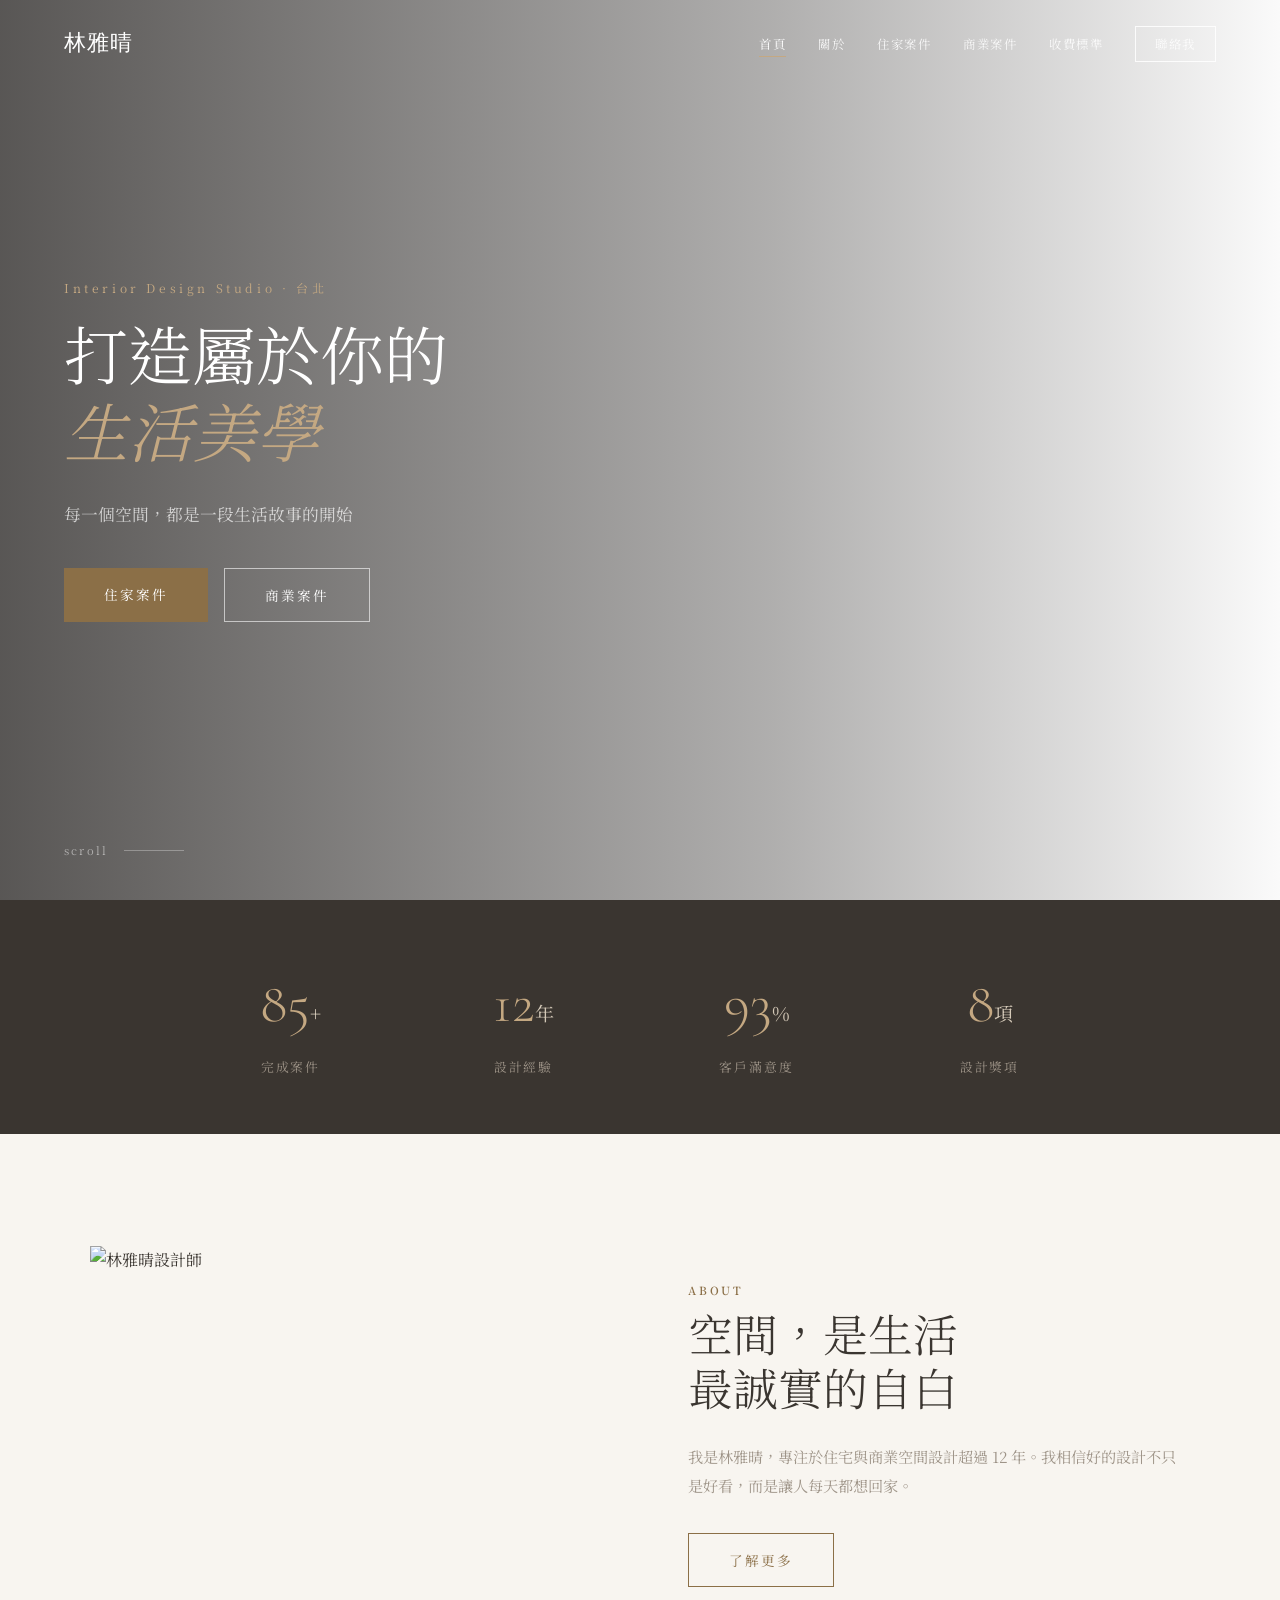
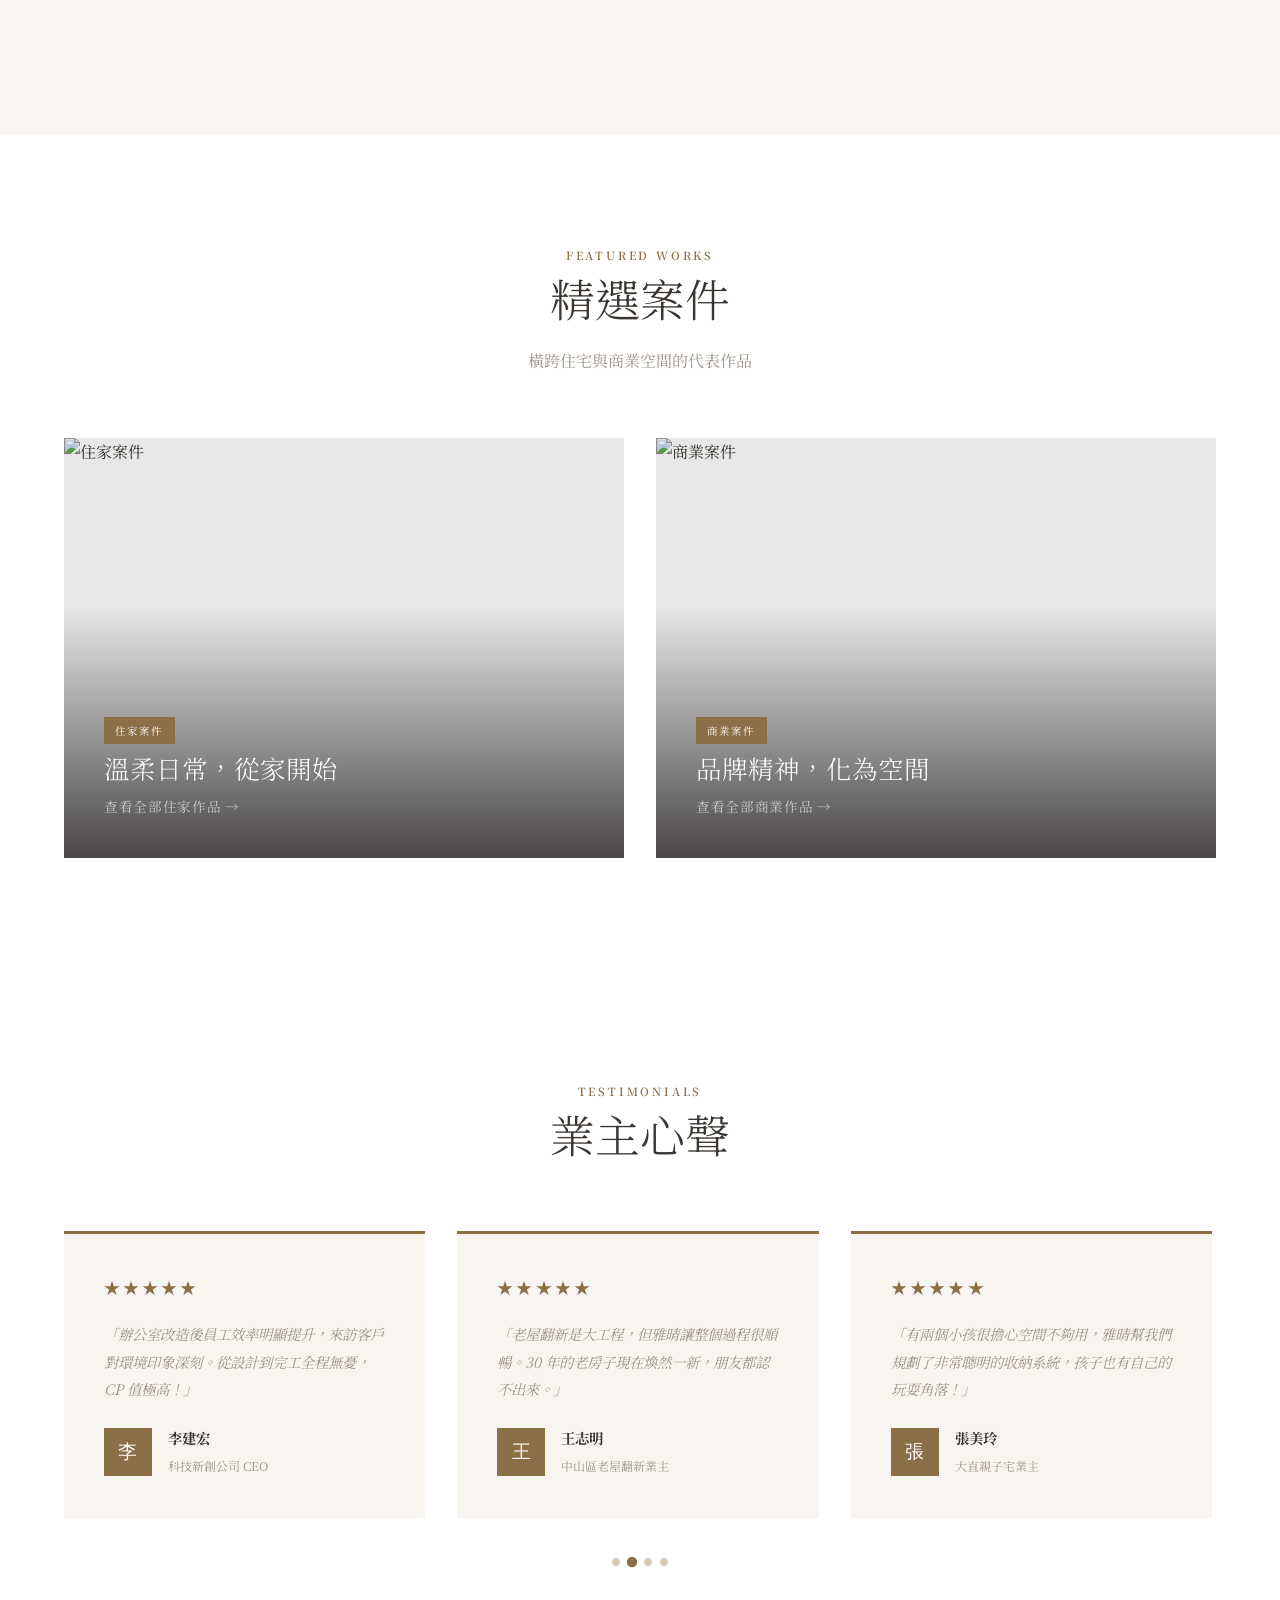
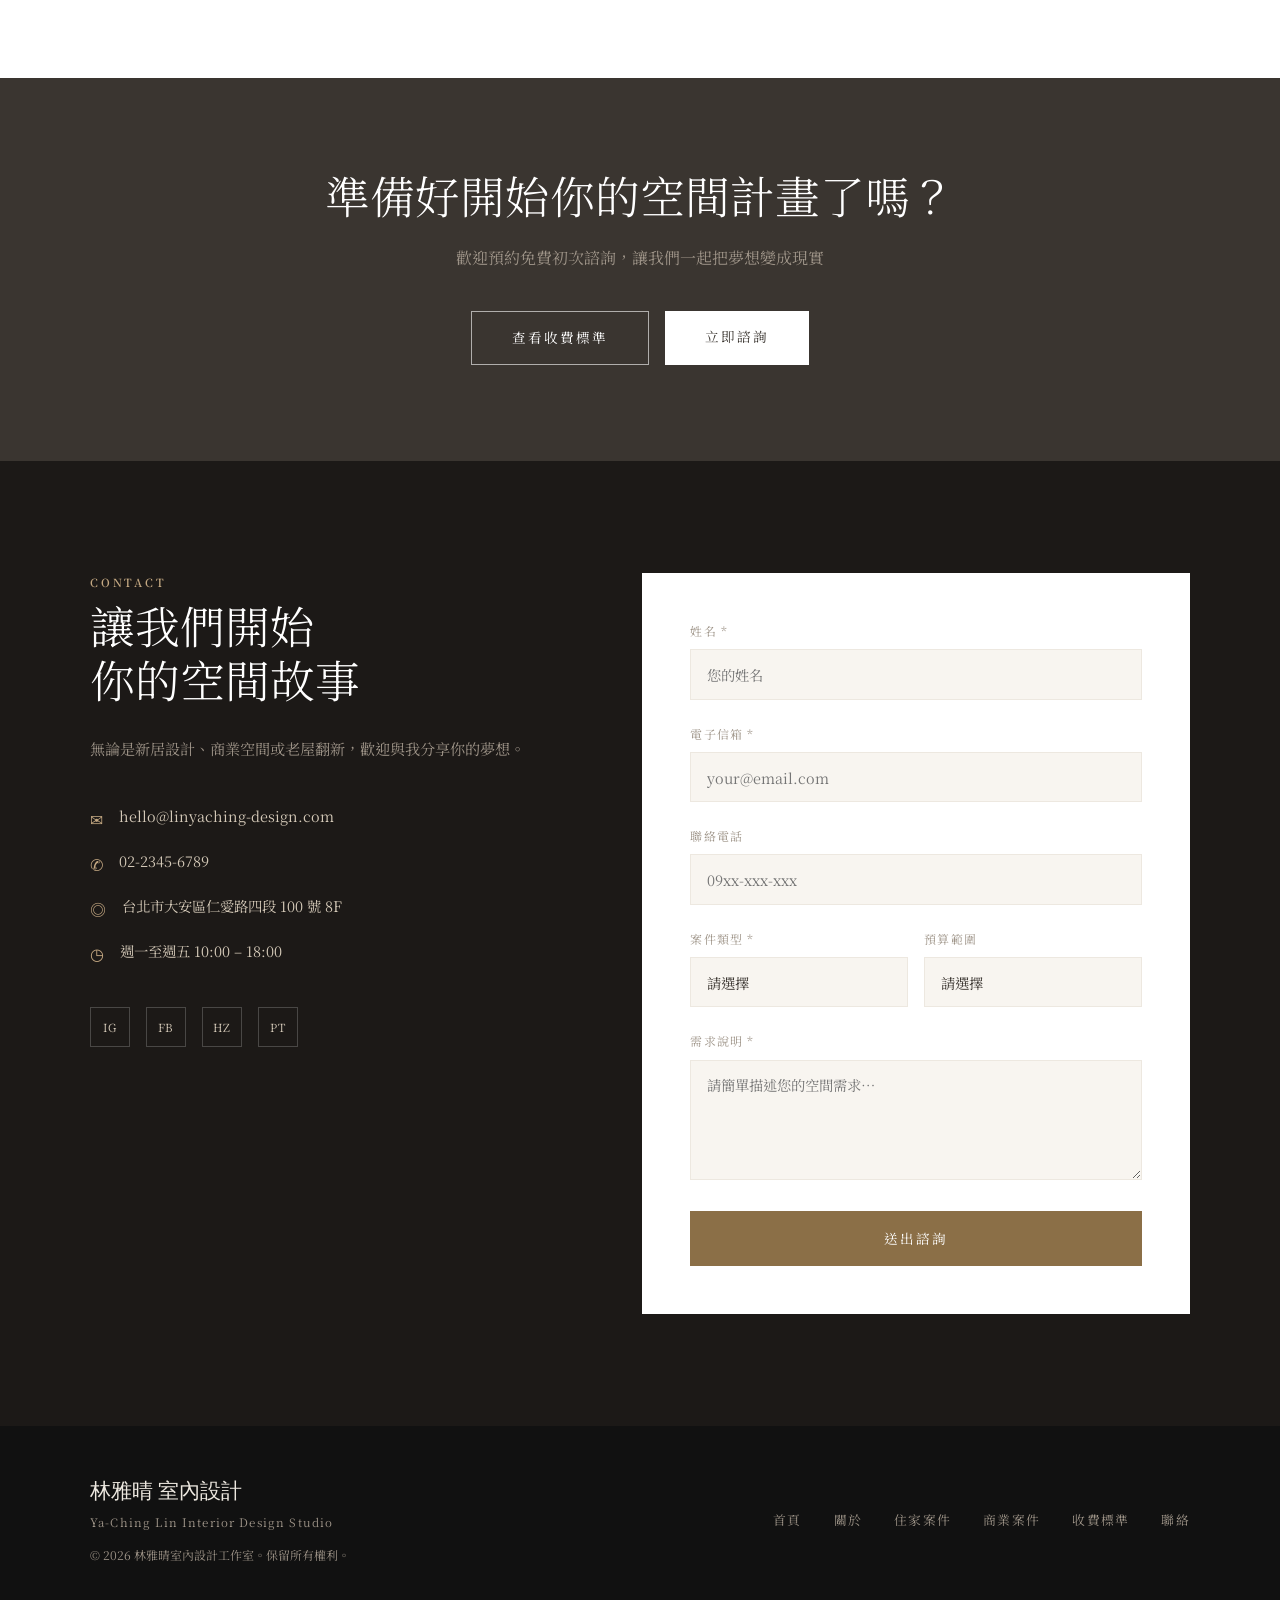
==== commit d589111c: "Restructure into multi-page portfolio website Splits single-page layout into 5 separate pages: homep" ====
--- a/index.html
+++ b/index.html
@@ -3,7 +3,7 @@
 <head>
   <meta charset="UTF-8" />
   <meta name="viewport" content="width=device-width, initial-scale=1.0" />
-  <title>林雅晴 · 室內設計</title>
+  <title>林雅晴室內設計 · 首頁</title>
   <link rel="stylesheet" href="styles.css" />
   <link rel="preconnect" href="https://fonts.googleapis.com" />
   <link rel="preconnect" href="https://fonts.gstatic.com" crossorigin />
@@ -13,13 +13,14 @@
 
   <!-- Navigation -->
   <nav id="navbar">
-    <div class="nav-logo">林雅晴</div>
+    <a href="index.html" class="nav-logo">林雅晴</a>
     <ul class="nav-links">
-      <li><a href="#about">關於</a></li>
-      <li><a href="#services">服務</a></li>
-      <li><a href="#portfolio">作品</a></li>
-      <li><a href="#process">流程</a></li>
-      <li><a href="#contact">聯絡</a></li>
+      <li><a href="index.html" class="active">首頁</a></li>
+      <li><a href="about.html">關於</a></li>
+      <li><a href="residential.html">住家案件</a></li>
+      <li><a href="commercial.html">商業案件</a></li>
+      <li><a href="pricing.html">收費標準</a></li>
+      <li><a href="index.html#contact" class="nav-cta">聯絡我</a></li>
     </ul>
     <button class="nav-toggle" aria-label="menu">&#9776;</button>
   </nav>
@@ -28,11 +29,12 @@
   <div id="mobile-menu">
     <button class="close-btn" aria-label="close">&#10005;</button>
     <ul>
-      <li><a href="#about">關於</a></li>
-      <li><a href="#services">服務</a></li>
-      <li><a href="#portfolio">作品</a></li>
-      <li><a href="#process">流程</a></li>
-      <li><a href="#contact">聯絡</a></li>
+      <li><a href="index.html">首頁</a></li>
+      <li><a href="about.html">關於</a></li>
+      <li><a href="residential.html">住家案件</a></li>
+      <li><a href="commercial.html">商業案件</a></li>
+      <li><a href="pricing.html">收費標準</a></li>
+      <li><a href="index.html#contact">聯絡我</a></li>
     </ul>
   </div>
   <div id="menu-overlay"></div>
@@ -41,10 +43,13 @@
   <section id="hero">
     <div class="hero-bg"></div>
     <div class="hero-content">
-      <p class="hero-tagline">Interior Design Studio</p>
+      <p class="hero-tagline">Interior Design Studio · 台北</p>
       <h1>打造屬於你的<br /><em>生活美學</em></h1>
       <p class="hero-sub">每一個空間，都是一段生活故事的開始</p>
-      <a href="#portfolio" class="btn-primary">探索作品</a>
+      <div class="hero-btns">
+        <a href="residential.html" class="btn-primary">住家案件</a>
+        <a href="commercial.html" class="btn-outline-white">商業案件</a>
+      </div>
     </div>
     <div class="hero-scroll">
       <span>scroll</span>
@@ -56,278 +61,67 @@
   <section id="stats">
     <div class="stats-grid">
       <div class="stat">
-        <span class="stat-num" data-target="87">0</span>
-        <span class="stat-unit">+</span>
+        <span class="stat-num" data-target="87">0</span><span class="stat-unit">+</span>
         <p>完成案件</p>
       </div>
       <div class="stat">
-        <span class="stat-num" data-target="12">0</span>
-        <span class="stat-unit">年</span>
+        <span class="stat-num" data-target="12">0</span><span class="stat-unit">年</span>
         <p>設計經驗</p>
       </div>
       <div class="stat">
-        <span class="stat-num" data-target="96">0</span>
-        <span class="stat-unit">%</span>
+        <span class="stat-num" data-target="96">0</span><span class="stat-unit">%</span>
         <p>客戶滿意度</p>
       </div>
       <div class="stat">
-        <span class="stat-num" data-target="8">0</span>
-        <span class="stat-unit">項</span>
+        <span class="stat-num" data-target="8">0</span><span class="stat-unit">項</span>
         <p>設計獎項</p>
       </div>
     </div>
   </section>
 
-  <!-- About -->
-  <section id="about">
-    <div class="about-container">
-      <div class="about-image">
-        <div class="img-frame">
-          <img src="https://images.unsplash.com/photo-1586023492125-27b2c045efd7?w=600&q=80" alt="林雅晴設計師" />
-        </div>
-        <div class="about-badge">
-          <span>2014</span>
-          <p>創立工作室</p>
-        </div>
-      </div>
-      <div class="about-text">
-        <span class="section-label">ABOUT ME</span>
+  <!-- Intro Teaser -->
+  <section id="intro-teaser">
+    <div class="teaser-container">
+      <div class="teaser-img">
+        <img src="https://images.unsplash.com/photo-1586023492125-27b2c045efd7?w=700&q=80" alt="林雅晴設計師" />
+      </div>
+      <div class="teaser-text">
+        <span class="section-label">ABOUT</span>
         <h2>空間，是生活<br />最誠實的自白</h2>
-        <p>我是林雅晴，一位專注於住宅與商業空間設計的室內設計師。畢業於實踐大學室內設計系，並取得英國 AA School 進修認證，擁有超過 12 年的設計實務經驗。</p>
-        <p>我相信每一個空間都應該反映居住者真實的生活方式與個性。我的設計哲學是以人為本——先深入了解業主的生活習慣、美學偏好，再以此為核心展開設計語彙。</p>
-        <div class="about-skills">
-          <div class="skill-tag">現代簡約</div>
-          <div class="skill-tag">北歐風格</div>
-          <div class="skill-tag">日式侘寂</div>
-          <div class="skill-tag">工業混搭</div>
-          <div class="skill-tag">奢華古典</div>
-        </div>
-        <a href="#contact" class="btn-outline">與我合作</a>
-      </div>
-    </div>
-  </section>
-
-  <!-- Services -->
-  <section id="services">
+        <p>我是林雅晴，專注於住宅與商業空間設計超過 12 年。我相信好的設計不只是好看，而是讓人每天都想回家。</p>
+        <a href="about.html" class="btn-outline">了解更多</a>
+      </div>
+    </div>
+  </section>
+
+  <!-- Featured Works -->
+  <section id="featured">
     <div class="section-header">
-      <span class="section-label">SERVICES</span>
-      <h2>設計服務</h2>
-      <p>從概念發想到竣工驗收，全程陪伴每一個細節</p>
-    </div>
-    <div class="services-grid">
-      <div class="service-card">
-        <div class="service-icon">&#9633;</div>
-        <h3>住宅設計</h3>
-        <p>公寓、透天、豪宅全屋規劃，依業主生活動線量身打造獨一無二的家。</p>
-        <ul>
-          <li>空間格局規劃</li>
-          <li>材質與色彩搭配</li>
-          <li>家具軟裝選配</li>
-          <li>施工監管</li>
-        </ul>
-      </div>
-      <div class="service-card featured">
-        <div class="service-icon">&#9671;</div>
-        <h3>商業空間</h3>
-        <p>辦公室、餐廳、品牌門市，將品牌精神轉化為空間語言，提升場域體驗。</p>
-        <ul>
-          <li>品牌空間定位</li>
-          <li>動線體驗設計</li>
-          <li>燈光情境規劃</li>
-          <li>工程統包服務</li>
-        </ul>
-        <span class="featured-badge">最受歡迎</span>
-      </div>
-      <div class="service-card">
-        <div class="service-icon">&#9675;</div>
-        <h3>空間諮詢</h3>
-        <p>已有裝潢但想局部調整？提供單次或多次軟裝諮詢，以最低成本提升空間質感。</p>
-        <ul>
-          <li>色彩搭配建議</li>
-          <li>家具重新佈局</li>
-          <li>軟裝採購清單</li>
-          <li>線上視訊諮詢</li>
-        </ul>
-      </div>
-    </div>
-  </section>
-
-  <!-- Portfolio -->
-  <section id="portfolio">
-    <div class="section-header">
-      <span class="section-label">PORTFOLIO</span>
-      <h2>精選作品</h2>
-      <p>每一個案件，都是一次關於生活的深刻對話</p>
-    </div>
-
-    <div class="filter-bar">
-      <button class="filter-btn active" data-filter="all">全部</button>
-      <button class="filter-btn" data-filter="residential">住宅</button>
-      <button class="filter-btn" data-filter="commercial">商業</button>
-      <button class="filter-btn" data-filter="renovation">翻新</button>
-    </div>
-
-    <div class="portfolio-grid">
-
-      <div class="portfolio-item" data-category="residential" data-index="0">
-        <div class="portfolio-img">
-          <img src="https://images.unsplash.com/photo-1600210492486-724fe5c67fb0?w=800&q=80" alt="大安區現代公寓" />
-          <div class="portfolio-overlay">
-            <button class="view-btn" data-index="0">查看詳情</button>
-          </div>
-        </div>
-        <div class="portfolio-info">
-          <span class="portfolio-tag">住宅</span>
-          <h3>台北大安 · 現代簡約公寓</h3>
-          <p>56坪 · 三房兩廳 · 2024</p>
-        </div>
-      </div>
-
-      <div class="portfolio-item large" data-category="commercial" data-index="1">
-        <div class="portfolio-img">
-          <img src="https://images.unsplash.com/photo-1497366216548-37526070297c?w=800&q=80" alt="信義商務辦公室" />
-          <div class="portfolio-overlay">
-            <button class="view-btn" data-index="1">查看詳情</button>
-          </div>
-        </div>
-        <div class="portfolio-info">
-          <span class="portfolio-tag">商業</span>
-          <h3>信義區 · 科技公司總部</h3>
-          <p>320坪 · 開放辦公 · 2024</p>
-        </div>
-      </div>
-
-      <div class="portfolio-item" data-category="residential" data-index="2">
-        <div class="portfolio-img">
-          <img src="https://images.unsplash.com/photo-1616486338812-3dadae4b4ace?w=800&q=80" alt="天母北歐住宅" />
-          <div class="portfolio-overlay">
-            <button class="view-btn" data-index="2">查看詳情</button>
-          </div>
-        </div>
-        <div class="portfolio-info">
-          <span class="portfolio-tag">住宅</span>
-          <h3>天母 · 北歐風格透天</h3>
-          <p>82坪 · 四房三廳 · 2023</p>
-        </div>
-      </div>
-
-      <div class="portfolio-item" data-category="renovation" data-index="3">
-        <div class="portfolio-img">
-          <img src="https://images.unsplash.com/photo-1583845112239-97ef1341b271?w=800&q=80" alt="中山日式茶屋" />
-          <div class="portfolio-overlay">
-            <button class="view-btn" data-index="3">查看詳情</button>
-          </div>
-        </div>
-        <div class="portfolio-info">
-          <span class="portfolio-tag">翻新</span>
-          <h3>中山區 · 日式侘寂茶空間</h3>
-          <p>28坪 · 老屋翻新 · 2023</p>
-        </div>
-      </div>
-
-      <div class="portfolio-item large" data-category="residential" data-index="4">
-        <div class="portfolio-img">
-          <img src="https://images.unsplash.com/photo-1567538096630-e0c55bd6374c?w=800&q=80" alt="大直親子空間" />
-          <div class="portfolio-overlay">
-            <button class="view-btn" data-index="4">查看詳情</button>
-          </div>
-        </div>
-        <div class="portfolio-info">
-          <span class="portfolio-tag">住宅</span>
-          <h3>大直 · 親子友善溫馨宅</h3>
-          <p>45坪 · 三房 · 2023</p>
-        </div>
-      </div>
-
-      <div class="portfolio-item" data-category="commercial" data-index="5">
-        <div class="portfolio-img">
-          <img src="https://images.unsplash.com/photo-1552566626-52f8b828add9?w=800&q=80" alt="松山工業風餐廳" />
-          <div class="portfolio-overlay">
-            <button class="view-btn" data-index="5">查看詳情</button>
-          </div>
-        </div>
-        <div class="portfolio-info">
-          <span class="portfolio-tag">商業</span>
-          <h3>松山區 · 工業風義式餐廳</h3>
-          <p>65坪 · 80席 · 2022</p>
-        </div>
-      </div>
-
-    </div>
-  </section>
-
-  <!-- Project Modal -->
-  <div id="project-modal" class="modal">
-    <div class="modal-backdrop"></div>
-    <div class="modal-content">
-      <button class="modal-close">&#10005;</button>
-      <div class="modal-body">
-        <div class="modal-gallery">
-          <img id="modal-img" src="" alt="" />
-        </div>
-        <div class="modal-info">
-          <span id="modal-tag" class="portfolio-tag"></span>
-          <h2 id="modal-title"></h2>
-          <div class="modal-meta">
-            <div><label>地點</label><span id="modal-location"></span></div>
-            <div><label>坪數</label><span id="modal-size"></span></div>
-            <div><label>完工年份</label><span id="modal-year"></span></div>
-            <div><label>設計風格</label><span id="modal-style"></span></div>
-          </div>
-          <p id="modal-desc"></p>
-          <div class="modal-tags" id="modal-features"></div>
-        </div>
-      </div>
-    </div>
-  </div>
-
-  <!-- Process -->
-  <section id="process">
-    <div class="section-header light">
-      <span class="section-label">PROCESS</span>
-      <h2>設計流程</h2>
-      <p>清晰透明的合作流程，讓每一步都安心</p>
-    </div>
-    <div class="process-steps">
-      <div class="step">
-        <div class="step-num">01</div>
-        <div class="step-content">
-          <h3>初次諮詢</h3>
-          <p>深入了解您的生活需求、美學偏好與預算規劃，確立設計方向。</p>
-        </div>
-      </div>
-      <div class="step-connector"></div>
-      <div class="step">
-        <div class="step-num">02</div>
-        <div class="step-content">
-          <h3>概念提案</h3>
-          <p>提供空間概念圖、色彩計畫與材質板，呈現完整設計願景。</p>
-        </div>
-      </div>
-      <div class="step-connector"></div>
-      <div class="step">
-        <div class="step-num">03</div>
-        <div class="step-content">
-          <h3>施工設計圖</h3>
-          <p>出具詳細施工圖說、3D 效果圖，確認每一個細節無誤。</p>
-        </div>
-      </div>
-      <div class="step-connector"></div>
-      <div class="step">
-        <div class="step-num">04</div>
-        <div class="step-content">
-          <h3>施工監管</h3>
-          <p>全程監督工程進度，定期回報進度，確保設計如實呈現。</p>
-        </div>
-      </div>
-      <div class="step-connector"></div>
-      <div class="step">
-        <div class="step-num">05</div>
-        <div class="step-content">
-          <h3>竣工驗收</h3>
-          <p>完工後陪同驗屋，軟裝擺設到位，交出完美的夢想空間。</p>
-        </div>
-      </div>
+      <span class="section-label">FEATURED WORKS</span>
+      <h2>精選案件</h2>
+      <p>橫跨住宅與商業空間的代表作品</p>
+    </div>
+    <div class="featured-grid">
+      <a href="residential.html" class="featured-card">
+        <div class="featured-img">
+          <img src="https://images.unsplash.com/photo-1600210492486-724fe5c67fb0?w=800&q=80" alt="住家案件" />
+          <div class="featured-overlay">
+            <span class="featured-label">住家案件</span>
+            <h3>溫柔日常，從家開始</h3>
+            <p>查看全部住家作品 →</p>
+          </div>
+        </div>
+      </a>
+      <a href="commercial.html" class="featured-card">
+        <div class="featured-img">
+          <img src="https://images.unsplash.com/photo-1497366216548-37526070297c?w=800&q=80" alt="商業案件" />
+          <div class="featured-overlay">
+            <span class="featured-label">商業案件</span>
+            <h3>品牌精神，化為空間</h3>
+            <p>查看全部商業作品 →</p>
+          </div>
+        </div>
+      </a>
     </div>
   </section>
 
@@ -337,48 +131,38 @@
       <span class="section-label">TESTIMONIALS</span>
       <h2>業主心聲</h2>
     </div>
-    <div class="testimonials-track">
-      <div class="testimonial-card">
-        <div class="stars">★★★★★</div>
-        <p>「雅晴非常善於傾聽，把我說不清楚的感覺轉化成具體的設計。新家完工後每天回家都很開心，感覺就像住在雜誌裡。」</p>
-        <div class="testimonial-author">
-          <div class="author-avatar">陳</div>
-          <div>
-            <strong>陳怡君</strong>
-            <span>大安區公寓業主</span>
-          </div>
-        </div>
-      </div>
-      <div class="testimonial-card">
-        <div class="stars">★★★★★</div>
-        <p>「我們公司辦公室從傳統格局改造成開放空間後，員工工作效率明顯提升，來訪客戶也對環境印象深刻。CP值極高！」</p>
-        <div class="testimonial-author">
-          <div class="author-avatar">李</div>
-          <div>
-            <strong>李建宏</strong>
-            <span>科技新創公司 CEO</span>
-          </div>
-        </div>
-      </div>
-      <div class="testimonial-card">
-        <div class="stars">★★★★★</div>
-        <p>「老屋翻新是大工程，但雅晴讓整個過程很順暢。她對細節的堅持讓我很放心，30年的老房子現在煥然一新，朋友都認不出來。」</p>
-        <div class="testimonial-author">
-          <div class="author-avatar">王</div>
-          <div>
-            <strong>王志明</strong>
-            <span>中山區老屋翻新業主</span>
-          </div>
-        </div>
-      </div>
-      <div class="testimonial-card">
-        <div class="stars">★★★★★</div>
-        <p>「我有兩個小孩，很擔心空間不夠用也不安全。雅晴幫我們規劃了非常聰明的收納系統，孩子也有自己的玩耍角落，太厲害了！」</p>
-        <div class="testimonial-author">
-          <div class="author-avatar">張</div>
-          <div>
-            <strong>張美玲</strong>
-            <span>大直親子宅業主</span>
+    <div class="testimonials-wrapper">
+      <div class="testimonials-track">
+        <div class="testimonial-card">
+          <div class="stars">★★★★★</div>
+          <p>「雅晴非常善於傾聽，把我說不清楚的感覺轉化成具體的設計。新家完工後每天回家都很開心，感覺就像住在雜誌裡。」</p>
+          <div class="testimonial-author">
+            <div class="author-avatar">陳</div>
+            <div><strong>陳怡君</strong><span>大安區公寓業主</span></div>
+          </div>
+        </div>
+        <div class="testimonial-card">
+          <div class="stars">★★★★★</div>
+          <p>「辦公室改造後員工效率明顯提升，來訪客戶對環境印象深刻。從設計到完工全程無憂，CP 值極高！」</p>
+          <div class="testimonial-author">
+            <div class="author-avatar">李</div>
+            <div><strong>李建宏</strong><span>科技新創公司 CEO</span></div>
+          </div>
+        </div>
+        <div class="testimonial-card">
+          <div class="stars">★★★★★</div>
+          <p>「老屋翻新是大工程，但雅晴讓整個過程很順暢。30 年的老房子現在煥然一新，朋友都認不出來。」</p>
+          <div class="testimonial-author">
+            <div class="author-avatar">王</div>
+            <div><strong>王志明</strong><span>中山區老屋翻新業主</span></div>
+          </div>
+        </div>
+        <div class="testimonial-card">
+          <div class="stars">★★★★★</div>
+          <p>「有兩個小孩很擔心空間不夠用，雅晴幫我們規劃了非常聰明的收納系統，孩子也有自己的玩耍角落！」</p>
+          <div class="testimonial-author">
+            <div class="author-avatar">張</div>
+            <div><strong>張美玲</strong><span>大直親子宅業主</span></div>
           </div>
         </div>
       </div>
@@ -391,44 +175,14 @@
     </div>
   </section>
 
-  <!-- Awards -->
-  <section id="awards">
-    <div class="awards-container">
-      <div class="section-header">
-        <span class="section-label">AWARDS</span>
-        <h2>獎項與認可</h2>
-      </div>
-      <div class="awards-grid">
-        <div class="award-item">
-          <span class="award-year">2024</span>
-          <h4>台灣室內設計大獎</h4>
-          <p>住宅空間類 — 金獎</p>
-        </div>
-        <div class="award-item">
-          <span class="award-year">2023</span>
-          <h4>Asia Pacific Interior Design Awards</h4>
-          <p>Commercial Category — Silver</p>
-        </div>
-        <div class="award-item">
-          <span class="award-year">2023</span>
-          <h4>金點設計獎</h4>
-          <p>空間設計類 — 入圍</p>
-        </div>
-        <div class="award-item">
-          <span class="award-year">2022</span>
-          <h4>TID Award</h4>
-          <p>住宅空間類 — 優選</p>
-        </div>
-        <div class="award-item">
-          <span class="award-year">2021</span>
-          <h4>台灣室內設計大獎</h4>
-          <p>商業空間類 — 銀獎</p>
-        </div>
-        <div class="award-item">
-          <span class="award-year">2020</span>
-          <h4>iF Design Award</h4>
-          <p>Interior Architecture</p>
-        </div>
+  <!-- CTA Banner -->
+  <section id="cta-banner">
+    <div class="cta-content">
+      <h2>準備好開始你的空間計畫了嗎？</h2>
+      <p>歡迎預約免費初次諮詢，讓我們一起把夢想變成現實</p>
+      <div class="cta-btns">
+        <a href="pricing.html" class="btn-outline-white">查看收費標準</a>
+        <a href="#contact" class="btn-primary-light">立即諮詢</a>
       </div>
     </div>
   </section>
@@ -439,24 +193,12 @@
       <div class="contact-info">
         <span class="section-label">CONTACT</span>
         <h2>讓我們開始<br />你的空間故事</h2>
-        <p>無論是新居設計、商業空間或老屋翻新，歡迎與我分享你的夢想，讓我們一起把它變成現實。</p>
+        <p>無論是新居設計、商業空間或老屋翻新，歡迎與我分享你的夢想。</p>
         <div class="contact-details">
-          <div class="contact-item">
-            <span class="contact-icon">✉</span>
-            <span>hello@linyaching-design.com</span>
-          </div>
-          <div class="contact-item">
-            <span class="contact-icon">✆</span>
-            <span>02-2345-6789</span>
-          </div>
-          <div class="contact-item">
-            <span class="contact-icon">◎</span>
-            <span>台北市大安區仁愛路四段 100 號 8F</span>
-          </div>
-          <div class="contact-item">
-            <span class="contact-icon">◷</span>
-            <span>週一至週五 10:00 – 18:00</span>
-          </div>
+          <div class="contact-item"><span class="contact-icon">✉</span><span>hello@linyaching-design.com</span></div>
+          <div class="contact-item"><span class="contact-icon">✆</span><span>02-2345-6789</span></div>
+          <div class="contact-item"><span class="contact-icon">◎</span><span>台北市大安區仁愛路四段 100 號 8F</span></div>
+          <div class="contact-item"><span class="contact-icon">◷</span><span>週一至週五 10:00 – 18:00</span></div>
         </div>
         <div class="social-links">
           <a href="#" aria-label="Instagram">IG</a>
@@ -503,7 +245,7 @@
           </div>
           <div class="form-group">
             <label for="message">需求說明 *</label>
-            <textarea id="message" name="message" rows="4" placeholder="請簡單描述您的空間需求、期待風格或任何想法…" required></textarea>
+            <textarea id="message" name="message" rows="4" placeholder="請簡單描述您的空間需求…" required></textarea>
           </div>
           <button type="submit" class="btn-primary full-width">送出諮詢</button>
           <div id="form-success" class="form-success hidden">
@@ -523,10 +265,12 @@
         <p class="footer-copy">© 2026 林雅晴室內設計工作室。保留所有權利。</p>
       </div>
       <div class="footer-nav">
-        <a href="#about">關於我</a>
-        <a href="#services">服務項目</a>
-        <a href="#portfolio">作品集</a>
-        <a href="#contact">聯絡我</a>
+        <a href="index.html">首頁</a>
+        <a href="about.html">關於</a>
+        <a href="residential.html">住家案件</a>
+        <a href="commercial.html">商業案件</a>
+        <a href="pricing.html">收費標準</a>
+        <a href="#contact">聯絡</a>
       </div>
     </div>
   </footer>
--- a/styles.css
+++ b/styles.css
@@ -14,96 +14,73 @@
   --accent-l: #C4A882;
   --white:    #FFFFFF;
   --danger:   #C0392B;
-
-  --font-serif: 'Cormorant Garamond', 'Noto Serif TC', serif;
-  --font-sans:  'Noto Serif TC', system-ui, sans-serif;
-
   --ease-out: cubic-bezier(0.25, 0.46, 0.45, 0.94);
   --ease-in-out: cubic-bezier(0.645, 0.045, 0.355, 1);
 }
 
 html { scroll-behavior: smooth; font-size: 16px; }
-
-body {
-  font-family: var(--font-sans);
-  background: var(--white);
-  color: var(--charcoal);
-  line-height: 1.7;
-  overflow-x: hidden;
-}
-
+body { font-family: 'Noto Serif TC', system-ui, sans-serif; background: var(--white); color: var(--charcoal); line-height: 1.7; overflow-x: hidden; }
 img { display: block; width: 100%; object-fit: cover; }
 a { text-decoration: none; color: inherit; }
 ul { list-style: none; }
 button { cursor: pointer; border: none; background: none; font-family: inherit; }
 
-
 /* ============================
    TYPOGRAPHY
    ============================ */
-h1, h2, h3, h4 {
-  font-family: var(--font-serif);
-  font-weight: 300;
-  line-height: 1.2;
-}
-h1 { font-size: clamp(2.8rem, 6vw, 5rem); }
-h2 { font-size: clamp(2rem, 4vw, 3rem); }
-h3 { font-size: 1.4rem; }
+h1, h2, h3, h4 { font-family: 'Cormorant Garamond', 'Noto Serif TC', serif; font-weight: 300; line-height: 1.2; }
+h1 { font-size: clamp(2.4rem, 5vw, 4.5rem); }
+h2 { font-size: clamp(1.8rem, 3.5vw, 2.8rem); }
+h2 small { font-size: 0.55em; display: block; color: var(--stone); letter-spacing: 0.1em; margin-top: 0.3rem; }
+h3 { font-size: 1.3rem; }
 em { font-style: italic; color: var(--accent-l); }
-
-.section-label {
-  display: block;
-  font-size: 0.7rem;
-  letter-spacing: 0.25em;
-  color: var(--accent);
-  margin-bottom: 0.75rem;
-  font-weight: 600;
-}
-
+.section-label { display: block; font-size: 0.7rem; letter-spacing: 0.25em; color: var(--accent); margin-bottom: 0.75rem; font-weight: 600; }
 .section-header { text-align: center; margin-bottom: 4rem; }
 .section-header p { color: var(--stone); margin-top: 1rem; font-size: 1rem; }
-.section-header.light h2, .section-header.light .section-label { color: var(--warm); }
+.section-header.light h2 { color: var(--warm); }
+.section-header.light .section-label { color: var(--accent-l); }
 .section-header.light p { color: var(--sand); }
 
-
 /* ============================
    BUTTONS
    ============================ */
 .btn-primary {
-  display: inline-block;
-  padding: 0.9rem 2.5rem;
-  background: var(--accent);
-  color: var(--white);
-  font-family: var(--font-sans);
-  font-size: 0.85rem;
-  letter-spacing: 0.15em;
-  transition: background 0.3s var(--ease-out), transform 0.3s var(--ease-out);
+  display: inline-block; padding: 0.9rem 2.5rem;
+  background: var(--accent); color: var(--white);
+  font-size: 0.85rem; letter-spacing: 0.15em;
+  transition: background 0.3s, transform 0.3s;
 }
 .btn-primary:hover { background: var(--charcoal); transform: translateY(-2px); }
 .btn-primary.full-width { width: 100%; text-align: center; padding: 1.1rem; }
-
+.btn-primary-light {
+  display: inline-block; padding: 0.9rem 2.5rem;
+  background: var(--white); color: var(--charcoal);
+  font-size: 0.85rem; letter-spacing: 0.15em;
+  transition: background 0.3s, color 0.3s, transform 0.3s;
+}
+.btn-primary-light:hover { background: var(--accent); color: var(--white); transform: translateY(-2px); }
 .btn-outline {
-  display: inline-block;
-  padding: 0.9rem 2.5rem;
-  border: 1px solid var(--accent);
-  color: var(--accent);
-  font-size: 0.85rem;
-  letter-spacing: 0.15em;
+  display: inline-block; padding: 0.9rem 2.5rem;
+  border: 1px solid var(--accent); color: var(--accent);
+  font-size: 0.85rem; letter-spacing: 0.15em;
   transition: background 0.3s, color 0.3s;
 }
 .btn-outline:hover { background: var(--accent); color: var(--white); }
-
+.btn-outline.full-width { width: 100%; text-align: center; padding: 1.1rem; }
+.btn-outline-white {
+  display: inline-block; padding: 0.9rem 2.5rem;
+  border: 1px solid rgba(255,255,255,0.6); color: var(--white);
+  font-size: 0.85rem; letter-spacing: 0.15em;
+  transition: background 0.3s, border-color 0.3s;
+}
+.btn-outline-white:hover { background: rgba(255,255,255,0.15); border-color: var(--white); }
 
 /* ============================
    NAVBAR
    ============================ */
 #navbar {
-  position: fixed;
-  top: 0; left: 0; right: 0;
-  z-index: 900;
-  display: flex;
-  align-items: center;
-  justify-content: space-between;
+  position: fixed; top: 0; left: 0; right: 0; z-index: 900;
+  display: flex; align-items: center; justify-content: space-between;
   padding: 1.5rem 5%;
   transition: background 0.4s, padding 0.4s, box-shadow 0.4s;
 }
@@ -112,631 +89,375 @@
   padding: 1rem 5%;
   box-shadow: 0 2px 20px rgba(0,0,0,0.06);
 }
-#navbar.dark-nav { /* over dark hero */
-  background: transparent;
-}
-
 .nav-logo {
-  font-family: var(--font-serif);
-  font-size: 1.4rem;
-  font-weight: 400;
-  color: var(--white);
-  transition: color 0.4s;
-  letter-spacing: 0.05em;
+  font-family: 'Cormorant Garamond', serif; font-size: 1.4rem; font-weight: 400;
+  color: var(--white); transition: color 0.4s; letter-spacing: 0.05em;
 }
 #navbar.scrolled .nav-logo { color: var(--charcoal); }
-
-.nav-links { display: flex; gap: 2.5rem; }
+#navbar.page-nav .nav-logo { color: var(--charcoal); }
+.nav-links { display: flex; gap: 2rem; align-items: center; }
 .nav-links a {
-  font-size: 0.8rem;
-  letter-spacing: 0.15em;
-  color: rgba(255,255,255,0.85);
-  transition: color 0.3s;
+  font-size: 0.78rem; letter-spacing: 0.12em;
+  color: rgba(255,255,255,0.85); transition: color 0.3s;
   position: relative;
 }
 .nav-links a::after {
-  content: '';
-  position: absolute;
-  bottom: -4px; left: 0;
-  width: 0; height: 1px;
-  background: var(--accent-l);
+  content: ''; position: absolute; bottom: -4px; left: 0;
+  width: 0; height: 1px; background: var(--accent-l);
   transition: width 0.3s var(--ease-out);
 }
 .nav-links a:hover { color: var(--white); }
-.nav-links a:hover::after { width: 100%; }
-#navbar.scrolled .nav-links a { color: var(--stone); }
-#navbar.scrolled .nav-links a:hover { color: var(--charcoal); }
-
+.nav-links a:hover::after, .nav-links a.active::after { width: 100%; }
+.nav-links a.active { color: var(--white); }
+#navbar.scrolled .nav-links a, #navbar.page-nav .nav-links a { color: var(--stone); }
+#navbar.scrolled .nav-links a:hover, #navbar.page-nav .nav-links a:hover { color: var(--charcoal); }
+#navbar.scrolled .nav-links a.active, #navbar.page-nav .nav-links a.active { color: var(--charcoal); }
+#navbar.scrolled .nav-links a::after, #navbar.page-nav .nav-links a::after { background: var(--accent); }
+.nav-cta {
+  padding: 0.5rem 1.2rem !important;
+  border: 1px solid currentColor;
+}
+.nav-cta::after { display: none !important; }
 .nav-toggle { display: none; font-size: 1.4rem; color: var(--white); }
-#navbar.scrolled .nav-toggle { color: var(--charcoal); }
-
+#navbar.scrolled .nav-toggle, #navbar.page-nav .nav-toggle { color: var(--charcoal); }
 
 /* ============================
    MOBILE MENU
    ============================ */
 #mobile-menu {
-  position: fixed;
-  top: 0; right: -100%;
-  width: 80%; max-width: 320px;
-  height: 100vh;
-  background: var(--dark);
-  z-index: 1000;
-  padding: 5rem 2.5rem;
-  transition: right 0.4s var(--ease-in-out);
+  position: fixed; top: 0; right: -100%; width: 80%; max-width: 320px;
+  height: 100vh; background: var(--dark); z-index: 1000;
+  padding: 5rem 2.5rem; transition: right 0.4s var(--ease-in-out);
 }
 #mobile-menu.open { right: 0; }
 #mobile-menu ul { display: flex; flex-direction: column; gap: 2rem; }
-#mobile-menu a {
-  font-family: var(--font-serif);
-  font-size: 1.8rem;
-  color: var(--warm);
-  letter-spacing: 0.05em;
-}
+#mobile-menu a { font-family: 'Cormorant Garamond', serif; font-size: 1.8rem; color: var(--warm); }
 #mobile-menu a:hover { color: var(--accent-l); }
 .close-btn { position: absolute; top: 1.5rem; right: 1.5rem; font-size: 1.2rem; color: var(--sand); }
-
 #menu-overlay {
-  position: fixed;
-  inset: 0;
-  background: rgba(0,0,0,0.5);
-  z-index: 999;
-  opacity: 0;
-  pointer-events: none;
-  transition: opacity 0.4s;
+  position: fixed; inset: 0; background: rgba(0,0,0,0.5);
+  z-index: 999; opacity: 0; pointer-events: none; transition: opacity 0.4s;
 }
 #menu-overlay.active { opacity: 1; pointer-events: all; }
 
-
-/* ============================
-   HERO
+/* ============================
+   HERO (Home)
    ============================ */
 #hero {
-  position: relative;
-  height: 100vh;
-  min-height: 600px;
-  display: flex;
-  align-items: center;
-  overflow: hidden;
-}
-
+  position: relative; height: 100vh; min-height: 600px;
+  display: flex; align-items: center; overflow: hidden;
+}
 .hero-bg {
-  position: absolute;
-  inset: 0;
+  position: absolute; inset: 0;
   background-image: url('https://images.unsplash.com/photo-1618221195710-dd6b41faaea6?w=1600&q=80');
-  background-size: cover;
-  background-position: center;
+  background-size: cover; background-position: center;
   transform: scale(1.05);
-  transition: transform 8s ease;
 }
 .hero-bg::after {
-  content: '';
-  position: absolute;
-  inset: 0;
-  background: linear-gradient(
-    to right,
-    rgba(28,25,23,0.75) 0%,
-    rgba(28,25,23,0.35) 60%,
-    transparent 100%
-  );
-}
-
+  content: ''; position: absolute; inset: 0;
+  background: linear-gradient(to right, rgba(28,25,23,0.75) 0%, rgba(28,25,23,0.35) 60%, transparent 100%);
+}
 .hero-content {
-  position: relative;
-  z-index: 2;
-  padding: 0 5%;
-  max-width: 700px;
-  animation: fadeUp 1.2s var(--ease-out) both;
-}
-.hero-tagline {
-  font-size: 0.75rem;
-  letter-spacing: 0.3em;
-  color: var(--accent-l);
-  margin-bottom: 1.5rem;
-}
+  position: relative; z-index: 2; padding: 0 5%;
+  max-width: 700px; animation: fadeUp 1.2s var(--ease-out) both;
+}
+.hero-tagline { font-size: 0.75rem; letter-spacing: 0.3em; color: var(--accent-l); margin-bottom: 1.5rem; }
 .hero-content h1 { color: var(--white); margin-bottom: 1.5rem; }
 .hero-sub { color: rgba(255,255,255,0.7); font-size: 1.05rem; margin-bottom: 2.5rem; }
-
+.hero-btns { display: flex; gap: 1rem; flex-wrap: wrap; }
 .hero-scroll {
-  position: absolute;
-  bottom: 2.5rem;
-  left: 5%;
-  z-index: 2;
-  display: flex;
-  align-items: center;
-  gap: 1rem;
-  color: rgba(255,255,255,0.5);
-  font-size: 0.7rem;
-  letter-spacing: 0.2em;
-}
-.scroll-line {
-  width: 60px;
-  height: 1px;
-  background: rgba(255,255,255,0.3);
-  position: relative;
-  overflow: hidden;
-}
+  position: absolute; bottom: 2.5rem; left: 5%; z-index: 2;
+  display: flex; align-items: center; gap: 1rem;
+  color: rgba(255,255,255,0.5); font-size: 0.7rem; letter-spacing: 0.2em;
+}
+.scroll-line { width: 60px; height: 1px; background: rgba(255,255,255,0.3); position: relative; overflow: hidden; }
 .scroll-line::after {
-  content: '';
-  position: absolute;
-  left: -100%;
-  width: 100%; height: 100%;
-  background: var(--accent-l);
-  animation: scrollLine 2s ease-in-out infinite;
-}
-
-@keyframes scrollLine {
-  to { left: 100%; }
-}
-@keyframes fadeUp {
-  from { opacity: 0; transform: translateY(40px); }
-  to   { opacity: 1; transform: translateY(0); }
-}
-
+  content: ''; position: absolute; left: -100%; width: 100%; height: 100%;
+  background: var(--accent-l); animation: scrollLine 2s ease-in-out infinite;
+}
+@keyframes scrollLine { to { left: 100%; } }
+@keyframes fadeUp { from { opacity: 0; transform: translateY(40px); } to { opacity: 1; transform: translateY(0); } }
+
+/* ============================
+   PAGE HERO (inner pages)
+   ============================ */
+.page-hero {
+  position: relative; height: 55vh; min-height: 400px;
+  display: flex; align-items: flex-end; padding-bottom: 5rem;
+  background-size: cover; background-position: center;
+}
+.page-hero.page-hero-short { height: 42vh; min-height: 320px; }
+.page-hero-overlay {
+  position: absolute; inset: 0;
+  background: linear-gradient(to top, rgba(28,25,23,0.75) 0%, rgba(28,25,23,0.3) 100%);
+}
+.page-hero-content { position: relative; z-index: 1; padding: 0 5%; animation: fadeUp 1s var(--ease-out) both; }
+.page-hero-content .section-label { color: var(--accent-l); }
+.page-hero-content h1 { color: var(--white); margin-bottom: 0.75rem; }
+.page-hero-content p { color: rgba(255,255,255,0.7); font-size: 1rem; }
 
 /* ============================
    STATS
    ============================ */
-#stats {
-  background: var(--charcoal);
-  padding: 3.5rem 5%;
-}
+#stats { background: var(--charcoal); padding: 3.5rem 5%; }
 .stats-grid {
-  display: grid;
-  grid-template-columns: repeat(4, 1fr);
-  gap: 2rem;
-  max-width: 900px;
-  margin: 0 auto;
-  text-align: center;
+  display: grid; grid-template-columns: repeat(4, 1fr); gap: 2rem;
+  max-width: 900px; margin: 0 auto; text-align: center;
 }
 .stat { color: var(--white); }
-.stat-num {
-  font-family: var(--font-serif);
-  font-size: clamp(2.5rem, 5vw, 3.5rem);
-  font-weight: 300;
-  color: var(--accent-l);
-}
+.stat-num { font-family: 'Cormorant Garamond', serif; font-size: clamp(2.5rem, 5vw, 3.5rem); font-weight: 300; color: var(--accent-l); }
 .stat-unit { font-size: 1.2rem; color: var(--sand); }
 .stat p { font-size: 0.8rem; letter-spacing: 0.15em; color: var(--stone); margin-top: 0.3rem; }
 
-
-/* ============================
-   ABOUT
-   ============================ */
-#about {
-  padding: 7rem 5%;
-  background: var(--cream);
-}
+/* ============================
+   INTRO TEASER (home)
+   ============================ */
+#intro-teaser { padding: 7rem 5%; background: var(--cream); }
+.teaser-container {
+  display: grid; grid-template-columns: 1fr 1fr; gap: 6rem;
+  max-width: 1100px; margin: 0 auto; align-items: center;
+}
+.teaser-img { aspect-ratio: 4/3; overflow: hidden; }
+.teaser-img img { height: 100%; transition: transform 0.6s var(--ease-out); }
+.teaser-img:hover img { transform: scale(1.04); }
+.teaser-text h2 { margin-bottom: 1.5rem; }
+.teaser-text p { color: var(--stone); margin-bottom: 2rem; font-size: 0.95rem; line-height: 1.9; }
+
+/* ============================
+   FEATURED (home)
+   ============================ */
+#featured { padding: 7rem 5%; background: var(--white); }
+.featured-grid { display: grid; grid-template-columns: 1fr 1fr; gap: 2rem; max-width: 1200px; margin: 0 auto; }
+.featured-card { display: block; overflow: hidden; }
+.featured-img { position: relative; aspect-ratio: 4/3; overflow: hidden; }
+.featured-img img { height: 100%; transition: transform 0.6s var(--ease-out); }
+.featured-card:hover .featured-img img { transform: scale(1.05); }
+.featured-overlay {
+  position: absolute; inset: 0;
+  background: linear-gradient(to top, rgba(28,25,23,0.8) 0%, rgba(28,25,23,0.1) 60%);
+  display: flex; flex-direction: column; justify-content: flex-end; padding: 2.5rem;
+}
+.featured-label {
+  display: inline-block; font-size: 0.65rem; letter-spacing: 0.2em;
+  padding: 0.3rem 0.7rem; background: var(--accent); color: var(--white); margin-bottom: 0.75rem; width: fit-content;
+}
+.featured-overlay h3 { color: var(--white); font-size: 1.6rem; margin-bottom: 0.5rem; }
+.featured-overlay p { color: rgba(255,255,255,0.65); font-size: 0.85rem; letter-spacing: 0.05em; transition: color 0.3s; }
+.featured-card:hover .featured-overlay p { color: var(--accent-l); }
+
+/* ============================
+   ABOUT (about page)
+   ============================ */
+#profile { padding: 7rem 5%; background: var(--cream); }
 .about-container {
-  display: grid;
-  grid-template-columns: 1fr 1fr;
-  gap: 6rem;
-  max-width: 1100px;
-  margin: 0 auto;
-  align-items: center;
+  display: grid; grid-template-columns: 1fr 1fr; gap: 6rem;
+  max-width: 1100px; margin: 0 auto; align-items: center;
 }
 .about-image { position: relative; }
-.img-frame {
-  aspect-ratio: 3/4;
-  overflow: hidden;
-}
+.img-frame { aspect-ratio: 3/4; overflow: hidden; }
 .img-frame img { height: 100%; transition: transform 0.6s var(--ease-out); }
 .img-frame:hover img { transform: scale(1.04); }
-
 .about-badge {
-  position: absolute;
-  bottom: -1.5rem;
-  right: -1.5rem;
-  background: var(--accent);
-  color: var(--white);
-  padding: 1.5rem;
-  text-align: center;
-  min-width: 120px;
-}
-.about-badge span {
-  display: block;
-  font-family: var(--font-serif);
-  font-size: 2rem;
-  line-height: 1;
-}
+  position: absolute; bottom: -1.5rem; right: -1.5rem;
+  background: var(--accent); color: var(--white); padding: 1.5rem; text-align: center; min-width: 120px;
+}
+.about-badge span { display: block; font-family: 'Cormorant Garamond', serif; font-size: 2rem; line-height: 1; }
 .about-badge p { font-size: 0.7rem; letter-spacing: 0.1em; margin-top: 0.25rem; }
-
 .about-text { padding-left: 1rem; }
 .about-text h2 { margin-bottom: 1.5rem; }
 .about-text p { color: var(--stone); margin-bottom: 1.2rem; font-size: 0.95rem; }
 .about-skills { display: flex; flex-wrap: wrap; gap: 0.6rem; margin: 1.5rem 0 2rem; }
 .skill-tag {
-  padding: 0.4rem 1rem;
-  border: 1px solid var(--sand);
-  font-size: 0.78rem;
-  letter-spacing: 0.05em;
-  color: var(--stone);
+  padding: 0.4rem 1rem; border: 1px solid var(--sand);
+  font-size: 0.78rem; letter-spacing: 0.05em; color: var(--stone);
   transition: border-color 0.3s, color 0.3s;
 }
 .skill-tag:hover { border-color: var(--accent); color: var(--accent); }
 
-
-/* ============================
-   SERVICES
-   ============================ */
-#services {
-  padding: 7rem 5%;
-  background: var(--white);
-}
-.services-grid {
-  display: grid;
-  grid-template-columns: repeat(3, 1fr);
-  gap: 2rem;
-  max-width: 1100px;
-  margin: 0 auto;
-}
-.service-card {
-  padding: 3rem 2.5rem;
-  border: 1px solid var(--warm);
-  position: relative;
-  transition: box-shadow 0.3s, transform 0.3s;
-}
-.service-card:hover {
-  box-shadow: 0 12px 40px rgba(0,0,0,0.08);
-  transform: translateY(-4px);
-}
-.service-card.featured {
-  background: var(--charcoal);
-  border-color: var(--charcoal);
-  color: var(--warm);
-}
-.service-card.featured h3 { color: var(--white); }
-.service-card.featured p  { color: var(--sand); }
-.service-card.featured ul li { color: var(--sand); }
-.service-card.featured ul li::before { color: var(--accent-l); }
-
-.service-icon {
-  font-size: 2rem;
-  color: var(--accent);
-  margin-bottom: 1.5rem;
-}
-.service-card.featured .service-icon { color: var(--accent-l); }
-.service-card h3 { margin-bottom: 1rem; }
-.service-card p { font-size: 0.9rem; color: var(--stone); margin-bottom: 1.5rem; line-height: 1.8; }
-.service-card ul { display: flex; flex-direction: column; gap: 0.5rem; }
-.service-card ul li {
-  font-size: 0.85rem;
-  color: var(--stone);
-  padding-left: 1rem;
-  position: relative;
-}
-.service-card ul li::before {
-  content: '—';
-  position: absolute;
-  left: 0;
-  color: var(--accent);
-}
-
-.featured-badge {
-  position: absolute;
-  top: 1.5rem; right: 1.5rem;
-  font-size: 0.65rem;
-  letter-spacing: 0.1em;
-  padding: 0.3rem 0.75rem;
-  background: var(--accent);
-  color: var(--white);
-}
-
-
-/* ============================
-   PORTFOLIO
-   ============================ */
-#portfolio {
-  padding: 7rem 5%;
-  background: var(--cream);
-}
-
-.filter-bar {
-  display: flex;
-  justify-content: center;
-  gap: 0.5rem;
-  margin-bottom: 3rem;
-  flex-wrap: wrap;
-}
+/* Philosophy */
+#philosophy { padding: 7rem 5%; background: var(--white); }
+.philosophy-container { max-width: 1100px; margin: 0 auto; }
+.philosophy-grid { display: grid; grid-template-columns: repeat(3, 1fr); gap: 3rem 4rem; margin-top: 0; }
+.philosophy-item {}
+.phi-num { font-family: 'Cormorant Garamond', serif; font-size: 3.5rem; color: var(--warm); line-height: 1; margin-bottom: 0.75rem; }
+.philosophy-item h3 { margin-bottom: 0.75rem; font-size: 1.1rem; }
+.philosophy-item p { font-size: 0.88rem; color: var(--stone); line-height: 1.9; }
+
+/* Process Timeline */
+#process { padding: 7rem 5%; background: var(--charcoal); }
+.process-timeline { display: flex; flex-direction: column; gap: 0; max-width: 800px; margin: 0 auto; }
+.timeline-item { display: grid; grid-template-columns: 80px 1fr; gap: 2rem; position: relative; }
+.timeline-step { display: flex; flex-direction: column; align-items: center; padding-top: 0.2rem; }
+.timeline-num {
+  width: 52px; height: 52px; border-radius: 50%;
+  background: var(--accent); color: var(--white);
+  display: flex; align-items: center; justify-content: center;
+  font-family: 'Cormorant Garamond', serif; font-size: 1.1rem;
+  flex-shrink: 0; z-index: 1;
+}
+.timeline-line { width: 1px; flex: 1; background: rgba(196,168,130,0.2); margin: 0.5rem 0; min-height: 40px; }
+.timeline-line.last { display: none; }
+.timeline-content { padding: 0 0 3rem; }
+.timeline-content h3 { color: var(--warm); font-size: 1.2rem; margin-bottom: 0.3rem; }
+.timeline-duration { font-size: 0.72rem; letter-spacing: 0.15em; color: var(--accent-l); display: block; margin-bottom: 0.75rem; }
+.timeline-content p { font-size: 0.88rem; color: var(--stone); margin-bottom: 1rem; line-height: 1.8; }
+.timeline-content ul { display: flex; flex-direction: column; gap: 0.3rem; }
+.timeline-content li { font-size: 0.82rem; color: var(--stone); padding-left: 1rem; position: relative; }
+.timeline-content li::before { content: '—'; position: absolute; left: 0; color: var(--accent); }
+
+/* ============================
+   PORTFOLIO (shared)
+   ============================ */
+#portfolio { padding: 3rem 5% 7rem; }
+.portfolio-intro { padding: 4rem 5% 0; background: var(--white); }
+.portfolio-intro-inner { max-width: 900px; margin: 0 auto; text-align: center; }
+.portfolio-intro-inner p { color: var(--stone); font-size: 1rem; line-height: 1.9; margin-bottom: 2.5rem; }
+.intro-stats {
+  display: flex; justify-content: center; gap: 3rem; flex-wrap: wrap;
+  padding: 2rem 0; border-top: 1px solid var(--warm); border-bottom: 1px solid var(--warm);
+}
+.intro-stats div { text-align: center; }
+.intro-stats strong { display: block; font-family: 'Cormorant Garamond', serif; font-size: 2rem; color: var(--accent); font-weight: 300; }
+.intro-stats span { font-size: 0.78rem; color: var(--stone); letter-spacing: 0.05em; }
+
+.filter-bar { display: flex; justify-content: center; gap: 0.5rem; margin-bottom: 3rem; flex-wrap: wrap; padding: 0 5%; }
 .filter-btn {
-  padding: 0.6rem 1.5rem;
-  font-size: 0.8rem;
-  letter-spacing: 0.1em;
-  border: 1px solid var(--sand);
-  color: var(--stone);
+  padding: 0.6rem 1.5rem; font-size: 0.8rem; letter-spacing: 0.1em;
+  border: 1px solid var(--sand); color: var(--stone);
   transition: background 0.3s, color 0.3s, border-color 0.3s;
 }
-.filter-btn:hover, .filter-btn.active {
-  background: var(--charcoal);
-  color: var(--white);
-  border-color: var(--charcoal);
-}
+.filter-btn:hover, .filter-btn.active { background: var(--charcoal); color: var(--white); border-color: var(--charcoal); }
 
 .portfolio-grid {
-  display: grid;
-  grid-template-columns: repeat(3, 1fr);
-  grid-auto-rows: 280px;
-  gap: 1.5rem;
-  max-width: 1200px;
-  margin: 0 auto;
-}
-.portfolio-item.large {
-  grid-column: span 2;
-}
-.portfolio-item {
-  overflow: hidden;
-  position: relative;
-  cursor: pointer;
-  transition: opacity 0.4s;
-}
-.portfolio-item.hidden { opacity: 0; pointer-events: none; }
-
+  display: grid; grid-template-columns: repeat(3, 1fr);
+  grid-auto-rows: 280px; gap: 1.5rem;
+  max-width: 1200px; margin: 0 auto;
+}
+.portfolio-item.large { grid-column: span 2; }
+.portfolio-item { overflow: hidden; position: relative; cursor: pointer; }
 .portfolio-img { position: relative; height: 100%; }
 .portfolio-img img { height: 100%; transition: transform 0.6s var(--ease-out); }
 .portfolio-item:hover .portfolio-img img { transform: scale(1.06); }
-
 .portfolio-overlay {
-  position: absolute;
-  inset: 0;
+  position: absolute; inset: 0;
   background: rgba(28,25,23,0.55);
-  display: flex;
-  align-items: center;
-  justify-content: center;
-  opacity: 0;
-  transition: opacity 0.3s;
+  display: flex; align-items: center; justify-content: center;
+  opacity: 0; transition: opacity 0.3s;
 }
 .portfolio-item:hover .portfolio-overlay { opacity: 1; }
-
 .view-btn {
-  padding: 0.75rem 2rem;
-  border: 1px solid rgba(255,255,255,0.7);
-  color: var(--white);
-  font-size: 0.8rem;
-  letter-spacing: 0.15em;
-  transform: translateY(10px);
-  transition: transform 0.3s var(--ease-out), background 0.3s, border-color 0.3s;
+  padding: 0.75rem 2rem; border: 1px solid rgba(255,255,255,0.7);
+  color: var(--white); font-size: 0.8rem; letter-spacing: 0.15em;
+  transform: translateY(10px); transition: transform 0.3s var(--ease-out), background 0.3s;
 }
 .portfolio-item:hover .view-btn { transform: translateY(0); }
 .view-btn:hover { background: var(--accent); border-color: var(--accent); }
-
 .portfolio-info {
-  position: absolute;
-  bottom: 0; left: 0; right: 0;
+  position: absolute; bottom: 0; left: 0; right: 0;
   padding: 1.5rem;
   background: linear-gradient(transparent, rgba(28,25,23,0.8));
   color: var(--white);
 }
 .portfolio-tag {
-  display: inline-block;
-  font-size: 0.65rem;
-  letter-spacing: 0.2em;
-  padding: 0.25rem 0.6rem;
-  background: var(--accent);
-  color: var(--white);
-  margin-bottom: 0.5rem;
-}
-.portfolio-info h3 { font-size: 1.1rem; color: var(--white); font-weight: 300; }
+  display: inline-block; font-size: 0.65rem; letter-spacing: 0.2em;
+  padding: 0.25rem 0.6rem; background: var(--accent); color: var(--white); margin-bottom: 0.5rem;
+}
+.portfolio-info h3 { font-size: 1.05rem; color: var(--white); font-weight: 300; }
 .portfolio-info p  { font-size: 0.75rem; color: rgba(255,255,255,0.65); margin-top: 0.2rem; }
 
-
-/* ============================
-   PROJECT MODAL
-   ============================ */
-.modal {
-  position: fixed;
-  inset: 0;
-  z-index: 1100;
-  display: none;
-  align-items: center;
-  justify-content: center;
-}
+/* Modal */
+.modal { position: fixed; inset: 0; z-index: 1100; display: none; align-items: center; justify-content: center; }
 .modal.open { display: flex; }
-
-.modal-backdrop {
-  position: absolute;
-  inset: 0;
-  background: rgba(0,0,0,0.75);
-  animation: fadeIn 0.3s ease;
-}
+.modal-backdrop { position: absolute; inset: 0; background: rgba(0,0,0,0.75); animation: fadeIn 0.3s ease; }
 .modal-content {
-  position: relative;
-  z-index: 1;
-  background: var(--white);
-  width: 90%;
-  max-width: 1000px;
-  max-height: 90vh;
-  overflow-y: auto;
+  position: relative; z-index: 1; background: var(--white);
+  width: 90%; max-width: 1000px; max-height: 90vh; overflow-y: auto;
   animation: slideUp 0.4s var(--ease-out);
 }
 .modal-close {
-  position: absolute;
-  top: 1rem; right: 1rem;
-  width: 2.5rem; height: 2.5rem;
-  background: var(--charcoal);
-  color: var(--white);
-  font-size: 0.9rem;
-  display: flex; align-items: center; justify-content: center;
-  z-index: 2;
+  position: absolute; top: 1rem; right: 1rem; width: 2.5rem; height: 2.5rem;
+  background: var(--charcoal); color: var(--white); font-size: 0.9rem;
+  display: flex; align-items: center; justify-content: center; z-index: 2;
 }
 .modal-close:hover { background: var(--accent); }
-
 .modal-body { display: grid; grid-template-columns: 1fr 1fr; }
 .modal-gallery { aspect-ratio: 1; overflow: hidden; }
 .modal-gallery img { height: 100%; }
-
 .modal-info { padding: 3rem; }
 .modal-info h2 { margin: 0.5rem 0 1.5rem; }
 .modal-meta {
-  display: grid;
-  grid-template-columns: 1fr 1fr;
-  gap: 1rem;
-  padding: 1.5rem 0;
-  border-top: 1px solid var(--warm);
-  border-bottom: 1px solid var(--warm);
-  margin-bottom: 1.5rem;
+  display: grid; grid-template-columns: 1fr 1fr; gap: 1rem;
+  padding: 1.5rem 0; border-top: 1px solid var(--warm); border-bottom: 1px solid var(--warm); margin-bottom: 1.5rem;
 }
 .modal-meta label { display: block; font-size: 0.65rem; letter-spacing: 0.2em; color: var(--stone); margin-bottom: 0.2rem; }
-.modal-meta span  { font-size: 0.9rem; color: var(--charcoal); }
+.modal-meta span  { font-size: 0.9rem; }
 .modal-info p { font-size: 0.9rem; color: var(--stone); line-height: 1.9; margin-bottom: 1.5rem; }
 .modal-tags { display: flex; flex-wrap: wrap; gap: 0.5rem; }
-.modal-tags span {
-  font-size: 0.75rem;
-  padding: 0.3rem 0.8rem;
-  background: var(--warm);
-  color: var(--stone);
-}
-
+.modal-tags span { font-size: 0.75rem; padding: 0.3rem 0.8rem; background: var(--warm); color: var(--stone); }
 @keyframes fadeIn { from { opacity: 0; } to { opacity: 1; } }
-@keyframes slideUp {
-  from { opacity: 0; transform: translateY(30px); }
-  to   { opacity: 1; transform: translateY(0); }
-}
-
-
-/* ============================
-   PROCESS
-   ============================ */
-#process {
-  padding: 7rem 5%;
-  background: var(--charcoal);
-}
-.process-steps {
-  display: flex;
-  align-items: flex-start;
-  gap: 0;
-  max-width: 1100px;
-  margin: 0 auto;
-  flex-wrap: wrap;
-  justify-content: center;
-}
-.step {
-  flex: 1;
-  min-width: 160px;
-  max-width: 200px;
-  text-align: center;
-  padding: 0 1rem;
-}
-.step-num {
-  font-family: var(--font-serif);
-  font-size: 3rem;
-  color: rgba(196,168,130,0.3);
-  line-height: 1;
-  margin-bottom: 1rem;
-}
-.step-content h3 {
-  color: var(--warm);
-  font-size: 1rem;
-  margin-bottom: 0.75rem;
-}
-.step-content p { font-size: 0.82rem; color: var(--stone); line-height: 1.8; }
-.step-connector {
-  flex: 0 0 40px;
-  height: 1px;
-  background: rgba(196,168,130,0.2);
-  margin-top: 1.8rem;
-  align-self: flex-start;
-}
-
-
-/* ============================
-   TESTIMONIALS
-   ============================ */
-#testimonials {
-  padding: 7rem 5%;
-  background: var(--white);
-  overflow: hidden;
-}
-.testimonials-track {
-  display: flex;
-  gap: 2rem;
-  max-width: 1200px;
-  margin: 0 auto;
-  transition: transform 0.5s var(--ease-in-out);
-}
-.testimonial-card {
-  flex: 0 0 calc(33.333% - 1.4rem);
-  background: var(--cream);
-  padding: 2.5rem;
-  border-top: 3px solid var(--accent);
-}
-.stars { color: var(--accent); margin-bottom: 1.2rem; letter-spacing: 0.2em; }
-.testimonial-card > p { font-size: 0.9rem; color: var(--stone); line-height: 1.9; margin-bottom: 1.5rem; font-style: italic; }
-.testimonial-author { display: flex; align-items: center; gap: 1rem; }
-.author-avatar {
-  width: 3rem; height: 3rem;
-  background: var(--accent);
-  color: var(--white);
-  display: flex; align-items: center; justify-content: center;
-  font-family: var(--font-serif);
-  font-size: 1.2rem;
-  flex-shrink: 0;
-}
-.testimonial-author strong { display: block; font-size: 0.9rem; }
-.testimonial-author span  { font-size: 0.75rem; color: var(--stone); }
-.testimonial-dots {
-  display: flex;
-  justify-content: center;
-  gap: 0.5rem;
-  margin-top: 2.5rem;
-}
-.dot {
-  width: 8px; height: 8px;
-  border-radius: 50%;
-  background: var(--sand);
-  cursor: pointer;
-  transition: background 0.3s, transform 0.3s;
-}
-.dot.active { background: var(--accent); transform: scale(1.3); }
-
+@keyframes slideUp { from { opacity: 0; transform: translateY(30px); } to { opacity: 1; transform: translateY(0); } }
 
 /* ============================
    AWARDS
    ============================ */
-#awards {
-  padding: 7rem 5%;
-  background: var(--cream);
-}
+#awards { padding: 7rem 5%; background: var(--cream); }
 .awards-container { max-width: 1100px; margin: 0 auto; }
-.awards-grid {
-  display: grid;
-  grid-template-columns: repeat(3, 1fr);
-  gap: 2px;
-}
-.award-item {
-  padding: 2.5rem;
-  background: var(--white);
-  transition: background 0.3s;
-}
+.awards-grid { display: grid; grid-template-columns: repeat(3, 1fr); gap: 2px; }
+.award-item { padding: 2.5rem; background: var(--white); transition: background 0.3s; }
 .award-item:hover { background: var(--charcoal); }
 .award-item:hover .award-year { color: var(--accent-l); }
 .award-item:hover h4 { color: var(--white); }
 .award-item:hover p { color: var(--sand); }
-.award-year {
-  display: block;
-  font-family: var(--font-serif);
-  font-size: 2.5rem;
-  color: var(--sand);
-  line-height: 1;
-  margin-bottom: 0.75rem;
-  transition: color 0.3s;
-}
+.award-year { display: block; font-family: 'Cormorant Garamond', serif; font-size: 2.5rem; color: var(--sand); line-height: 1; margin-bottom: 0.75rem; transition: color 0.3s; }
 .award-item h4 { font-size: 0.95rem; margin-bottom: 0.5rem; transition: color 0.3s; }
 .award-item p  { font-size: 0.82rem; color: var(--stone); transition: color 0.3s; }
 
+/* ============================
+   TESTIMONIALS
+   ============================ */
+#testimonials { padding: 7rem 5%; background: var(--white); overflow: hidden; }
+.testimonials-wrapper { overflow: hidden; max-width: 1200px; margin: 0 auto; }
+.testimonials-track { display: flex; gap: 2rem; transition: transform 0.5s var(--ease-in-out); }
+.testimonial-card {
+  flex: 0 0 calc(33.333% - 1.4rem); background: var(--cream); padding: 2.5rem; border-top: 3px solid var(--accent);
+}
+.stars { color: var(--accent); margin-bottom: 1.2rem; letter-spacing: 0.2em; }
+.testimonial-card > p { font-size: 0.9rem; color: var(--stone); line-height: 1.9; margin-bottom: 1.5rem; font-style: italic; }
+.testimonial-author { display: flex; align-items: center; gap: 1rem; }
+.author-avatar { width: 3rem; height: 3rem; background: var(--accent); color: var(--white); display: flex; align-items: center; justify-content: center; font-family: 'Cormorant Garamond', serif; font-size: 1.2rem; flex-shrink: 0; }
+.testimonial-author strong { display: block; font-size: 0.9rem; }
+.testimonial-author span  { font-size: 0.75rem; color: var(--stone); }
+.testimonial-dots { display: flex; justify-content: center; gap: 0.5rem; margin-top: 2.5rem; }
+.dot { width: 8px; height: 8px; border-radius: 50%; background: var(--sand); cursor: pointer; transition: background 0.3s, transform 0.3s; }
+.dot.active { background: var(--accent); transform: scale(1.3); }
+
+/* ============================
+   CTA BANNER (home)
+   ============================ */
+#cta-banner {
+  padding: 6rem 5%;
+  background: var(--charcoal);
+  text-align: center;
+}
+.cta-content h2 { color: var(--white); margin-bottom: 1rem; }
+.cta-content p { color: var(--stone); margin-bottom: 2.5rem; }
+.cta-btns { display: flex; gap: 1rem; justify-content: center; flex-wrap: wrap; }
+
+/* ============================
+   SIMPLE CTA (inner pages)
+   ============================ */
+#about-cta { padding: 6rem 5%; background: var(--cream); }
+.simple-cta { max-width: 600px; margin: 0 auto; text-align: center; }
+.simple-cta h2 { margin-bottom: 1rem; }
+.simple-cta p { color: var(--stone); margin-bottom: 2.5rem; }
 
 /* ============================
    CONTACT
    ============================ */
-#contact {
-  padding: 7rem 5%;
-  background: var(--dark);
-}
+#contact { padding: 7rem 5%; background: var(--dark); }
 .contact-container {
-  display: grid;
-  grid-template-columns: 1fr 1.2fr;
-  gap: 6rem;
-  max-width: 1100px;
-  margin: 0 auto;
-  align-items: start;
+  display: grid; grid-template-columns: 1fr 1.2fr; gap: 6rem;
+  max-width: 1100px; margin: 0 auto; align-items: start;
 }
 .contact-info .section-label { color: var(--accent-l); }
 .contact-info h2 { color: var(--white); margin-bottom: 1.5rem; }
@@ -746,154 +467,178 @@
 .contact-icon { color: var(--accent-l); font-size: 1rem; flex-shrink: 0; margin-top: 0.1rem; }
 .social-links { display: flex; gap: 1rem; }
 .social-links a {
-  width: 2.5rem; height: 2.5rem;
-  border: 1px solid rgba(255,255,255,0.2);
+  width: 2.5rem; height: 2.5rem; border: 1px solid rgba(255,255,255,0.2);
   display: flex; align-items: center; justify-content: center;
-  font-size: 0.7rem;
-  color: var(--sand);
-  letter-spacing: 0.05em;
+  font-size: 0.7rem; color: var(--sand); letter-spacing: 0.05em;
   transition: border-color 0.3s, color 0.3s, background 0.3s;
 }
-.social-links a:hover {
-  border-color: var(--accent);
-  background: var(--accent);
-  color: var(--white);
-}
-
-/* Form */
+.social-links a:hover { border-color: var(--accent); background: var(--accent); color: var(--white); }
 .contact-form { background: var(--white); padding: 3rem; }
 .form-group { margin-bottom: 1.5rem; }
 .form-row { display: grid; grid-template-columns: 1fr 1fr; gap: 1rem; }
-.form-group label {
-  display: block;
-  font-size: 0.75rem;
-  letter-spacing: 0.1em;
-  color: var(--stone);
-  margin-bottom: 0.5rem;
-}
-.form-group input,
-.form-group select,
-.form-group textarea {
-  width: 100%;
-  padding: 0.85rem 1rem;
-  border: 1px solid var(--warm);
-  background: var(--cream);
-  font-family: var(--font-sans);
-  font-size: 0.9rem;
-  color: var(--charcoal);
-  transition: border-color 0.3s;
-  outline: none;
-  appearance: none;
-}
-.form-group input:focus,
-.form-group select:focus,
-.form-group textarea:focus { border-color: var(--accent); background: var(--white); }
-.form-group input.error,
-.form-group select.error,
-.form-group textarea.error { border-color: var(--danger); }
+.form-group label { display: block; font-size: 0.75rem; letter-spacing: 0.1em; color: var(--stone); margin-bottom: 0.5rem; }
+.form-group input, .form-group select, .form-group textarea {
+  width: 100%; padding: 0.85rem 1rem; border: 1px solid var(--warm);
+  background: var(--cream); font-family: inherit; font-size: 0.9rem;
+  color: var(--charcoal); transition: border-color 0.3s; outline: none; appearance: none;
+}
+.form-group input:focus, .form-group select:focus, .form-group textarea:focus { border-color: var(--accent); background: var(--white); }
+.form-group input.error, .form-group select.error, .form-group textarea.error { border-color: var(--danger); }
 .form-group textarea { resize: vertical; min-height: 120px; }
-
-.form-success {
-  margin-top: 1rem;
-  padding: 1rem;
-  background: rgba(139,111,71,0.1);
-  border: 1px solid var(--accent);
-  color: var(--accent);
-  font-size: 0.88rem;
-  text-align: center;
-}
+.form-success { margin-top: 1rem; padding: 1rem; background: rgba(139,111,71,0.1); border: 1px solid var(--accent); color: var(--accent); font-size: 0.88rem; text-align: center; }
 .form-success.hidden { display: none; }
 
+/* ============================
+   PRICING PAGE
+   ============================ */
+.pricing-intro { padding: 4rem 5%; background: var(--white); }
+.pricing-intro-inner { max-width: 800px; margin: 0 auto; text-align: center; }
+.pricing-intro-inner p { color: var(--stone); font-size: 1rem; line-height: 1.9; margin-bottom: 2rem; }
+.pricing-notice {
+  display: flex; align-items: flex-start; gap: 1rem;
+  background: var(--cream); padding: 1.25rem 1.5rem;
+  border-left: 3px solid var(--accent); text-align: left;
+}
+.pricing-notice span { color: var(--accent); font-size: 1.1rem; flex-shrink: 0; margin-top: 0.1rem; }
+.pricing-notice p { font-size: 0.83rem; color: var(--stone); line-height: 1.7; }
+
+.pricing-section { padding: 6rem 5%; background: var(--white); }
+.pricing-section.alt { background: var(--cream); }
+.pricing-section-inner { max-width: 1200px; margin: 0 auto; }
+.pricing-section-header { text-align: center; margin-bottom: 3.5rem; }
+.pricing-section-header p { color: var(--stone); margin-top: 0.75rem; }
+
+.pricing-cards { display: grid; grid-template-columns: repeat(3, 1fr); gap: 2rem; }
+.pricing-card {
+  background: var(--white); border: 1px solid var(--warm);
+  display: flex; flex-direction: column;
+  transition: box-shadow 0.3s, transform 0.3s;
+}
+.pricing-card:hover { box-shadow: 0 12px 40px rgba(0,0,0,0.08); transform: translateY(-4px); }
+.pricing-section.alt .pricing-card { background: var(--white); }
+.pricing-card.featured { background: var(--charcoal); border-color: var(--charcoal); }
+.pricing-card-head { padding: 2.5rem 2.5rem 0; }
+.pricing-badge {
+  display: inline-block; font-size: 0.65rem; letter-spacing: 0.15em;
+  padding: 0.3rem 0.8rem; background: var(--warm); color: var(--stone); margin-bottom: 1rem;
+}
+.pricing-badge.accent { background: var(--accent); color: var(--white); }
+.pricing-card h3 { font-size: 1.3rem; margin-bottom: 0.75rem; }
+.pricing-card.featured h3 { color: var(--white); }
+.pricing-desc { font-size: 0.85rem; color: var(--stone); line-height: 1.8; padding-bottom: 1.5rem; }
+.pricing-card.featured .pricing-desc { color: var(--sand); }
+.pricing-price {
+  padding: 1.5rem 2.5rem; border-top: 1px solid var(--warm); border-bottom: 1px solid var(--warm);
+  margin: 0 2.5rem;
+}
+.pricing-card.featured .pricing-price { border-color: rgba(255,255,255,0.15); }
+.price-amount { font-family: 'Cormorant Garamond', serif; font-size: 1.5rem; color: var(--accent); display: block; }
+.pricing-card.featured .price-amount { color: var(--accent-l); }
+.price-unit { font-size: 0.78rem; color: var(--stone); }
+.pricing-card.featured .price-unit { color: var(--sand); }
+.pricing-note { padding: 0.75rem 2.5rem 0; font-size: 0.75rem; color: var(--stone); font-style: italic; }
+.pricing-card.featured .pricing-note { color: var(--sand); }
+.pricing-features { padding: 1.5rem 2.5rem 0; flex: 1; display: flex; flex-direction: column; gap: 0.6rem; }
+.pricing-features li {
+  font-size: 0.83rem; padding-left: 1.5rem; position: relative; line-height: 1.6;
+}
+.pricing-features li.included { color: var(--charcoal); }
+.pricing-features li.included::before { content: '✓'; position: absolute; left: 0; color: var(--accent); font-size: 0.8rem; }
+.pricing-features li.not-included { color: var(--sand); text-decoration: line-through; }
+.pricing-features li.not-included::before { content: '✕'; position: absolute; left: 0; color: var(--sand); font-size: 0.7rem; }
+.pricing-card.featured .pricing-features li.included { color: var(--warm); }
+.pricing-card.featured .pricing-features li.not-included { color: rgba(196,168,130,0.4); }
+.pricing-card > .btn-primary, .pricing-card > .btn-outline { margin: 2rem 2.5rem 2.5rem; }
+
+/* Add-ons */
+.addons-section { padding: 6rem 5%; background: var(--white); }
+.addons-inner { max-width: 1100px; margin: 0 auto; }
+.addons-grid { display: grid; grid-template-columns: repeat(3, 1fr); gap: 2px; }
+.addon-item { padding: 2rem 2.5rem; background: var(--cream); transition: background 0.3s; }
+.addon-item:hover { background: var(--warm); }
+.addon-item h4 { font-size: 1rem; margin-bottom: 0.5rem; }
+.addon-price { display: block; font-family: 'Cormorant Garamond', serif; font-size: 1.3rem; color: var(--accent); margin-bottom: 0.75rem; }
+.addon-item p { font-size: 0.83rem; color: var(--stone); line-height: 1.7; }
+
+/* FAQ */
+.faq-section { padding: 6rem 5%; background: var(--charcoal); }
+.faq-inner { max-width: 800px; margin: 0 auto; }
+.faq-list { display: flex; flex-direction: column; gap: 1px; }
+.faq-item { border-bottom: 1px solid rgba(255,255,255,0.08); }
+.faq-q {
+  width: 100%; text-align: left; padding: 1.5rem 0;
+  font-family: 'Noto Serif TC', serif; font-size: 0.95rem; color: var(--warm);
+  display: flex; justify-content: space-between; align-items: center;
+  transition: color 0.3s;
+}
+.faq-q::after { content: '+'; font-size: 1.2rem; color: var(--accent-l); transition: transform 0.3s; flex-shrink: 0; margin-left: 1rem; }
+.faq-item.open .faq-q { color: var(--accent-l); }
+.faq-item.open .faq-q::after { transform: rotate(45deg); }
+.faq-a { display: none; padding: 0 0 1.5rem; }
+.faq-item.open .faq-a { display: block; }
+.faq-a p { font-size: 0.88rem; color: var(--stone); line-height: 1.9; }
+.faq-a strong { color: var(--accent-l); }
+
+/* ============================
+   SCROLL REVEAL
+   ============================ */
+.reveal { opacity: 0; transform: translateY(30px); transition: opacity 0.7s var(--ease-out), transform 0.7s var(--ease-out); }
+.reveal.visible { opacity: 1; transform: none; }
+.reveal-delay-1 { transition-delay: 0.15s; }
+.reveal-delay-2 { transition-delay: 0.3s; }
 
 /* ============================
    FOOTER
    ============================ */
-footer {
-  background: #111;
-  padding: 3rem 5%;
-}
-.footer-content {
-  display: flex;
-  justify-content: space-between;
-  align-items: center;
-  max-width: 1100px;
-  margin: 0 auto;
-  flex-wrap: wrap;
-  gap: 2rem;
-}
-.footer-logo {
-  font-family: var(--font-serif);
-  font-size: 1.3rem;
-  color: var(--warm);
-  margin-bottom: 0.25rem;
-}
+footer { background: #111; padding: 3rem 5%; }
+.footer-content { display: flex; justify-content: space-between; align-items: center; max-width: 1100px; margin: 0 auto; flex-wrap: wrap; gap: 2rem; }
+.footer-logo { font-family: 'Cormorant Garamond', serif; font-size: 1.3rem; color: var(--warm); margin-bottom: 0.25rem; }
 .footer-en { font-size: 0.72rem; letter-spacing: 0.1em; color: var(--stone); margin-bottom: 0.75rem; }
 .footer-copy { font-size: 0.75rem; color: var(--stone); }
 .footer-nav { display: flex; gap: 2rem; flex-wrap: wrap; }
 .footer-nav a { font-size: 0.8rem; color: var(--stone); letter-spacing: 0.1em; transition: color 0.3s; }
 .footer-nav a:hover { color: var(--warm); }
 
-
-/* ============================
-   SCROLL ANIMATIONS
-   ============================ */
-.reveal {
-  opacity: 0;
-  transform: translateY(30px);
-  transition: opacity 0.7s var(--ease-out), transform 0.7s var(--ease-out);
-}
-.reveal.visible { opacity: 1; transform: none; }
-.reveal-delay-1 { transition-delay: 0.1s; }
-.reveal-delay-2 { transition-delay: 0.2s; }
-.reveal-delay-3 { transition-delay: 0.3s; }
-
-
 /* ============================
    RESPONSIVE
    ============================ */
 @media (max-width: 1024px) {
-  .about-container { gap: 4rem; }
+  .about-container { gap: 3.5rem; }
   .portfolio-grid { grid-template-columns: repeat(2, 1fr); }
   .portfolio-item.large { grid-column: span 1; }
+  .pricing-cards { grid-template-columns: 1fr; max-width: 520px; margin: 0 auto; }
+  .philosophy-grid { grid-template-columns: repeat(2, 1fr); }
 }
 
 @media (max-width: 768px) {
   .nav-links { display: none; }
   .nav-toggle { display: block; }
-
   .about-container { grid-template-columns: 1fr; gap: 4rem; }
   .about-badge { right: 0; }
   .about-text { padding-left: 0; }
-
-  .services-grid { grid-template-columns: 1fr; }
-
-  .portfolio-grid {
-    grid-template-columns: 1fr;
-    grid-auto-rows: 260px;
-  }
-
+  .teaser-container { grid-template-columns: 1fr; }
+  .featured-grid { grid-template-columns: 1fr; }
+  .portfolio-grid { grid-template-columns: 1fr; grid-auto-rows: 260px; }
   .stats-grid { grid-template-columns: repeat(2, 1fr); }
-
   .contact-container { grid-template-columns: 1fr; gap: 3rem; }
   .contact-form { padding: 2rem; }
   .form-row { grid-template-columns: 1fr; }
-
   .modal-body { grid-template-columns: 1fr; }
   .modal-gallery { aspect-ratio: 16/9; }
-
   .awards-grid { grid-template-columns: repeat(2, 1fr); }
-
-  .process-steps { flex-direction: column; align-items: center; }
-  .step-connector { width: 1px; height: 30px; margin: 0; align-self: center; }
-
   .testimonials-track { flex-direction: column; }
   .testimonial-card { flex: none; }
-
+  .philosophy-grid { grid-template-columns: 1fr; }
+  .addons-grid { grid-template-columns: 1fr 1fr; }
   .footer-content { flex-direction: column; text-align: center; }
   .footer-nav { justify-content: center; }
+  .intro-stats { gap: 1.5rem; }
+  .hero-btns { flex-direction: column; align-items: flex-start; }
+  .cta-btns { flex-direction: column; align-items: center; }
+  .timeline-item { grid-template-columns: 60px 1fr; gap: 1rem; }
 }
 
 @media (max-width: 480px) {
   .awards-grid { grid-template-columns: 1fr; }
-  .stats-grid { grid-template-columns: repeat(2, 1fr); }
-}
+  .addons-grid { grid-template-columns: 1fr; }
+}
